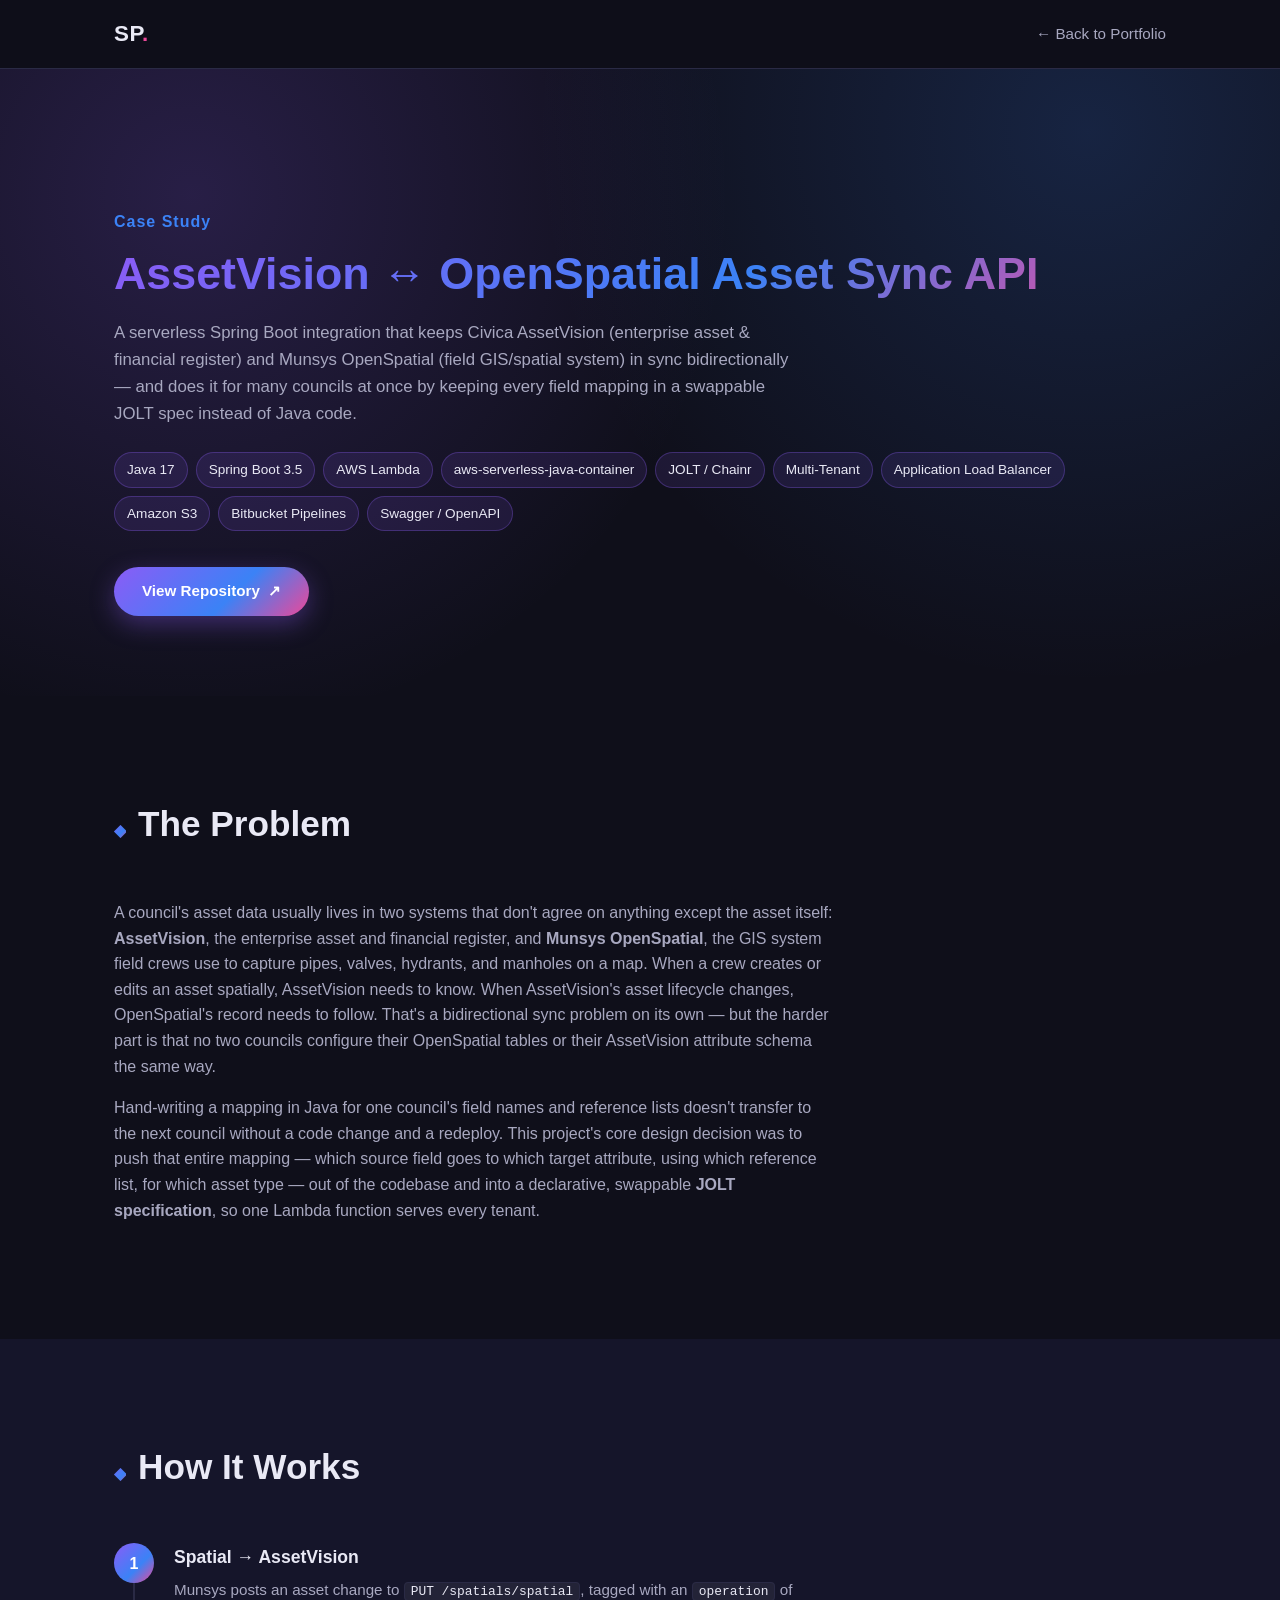
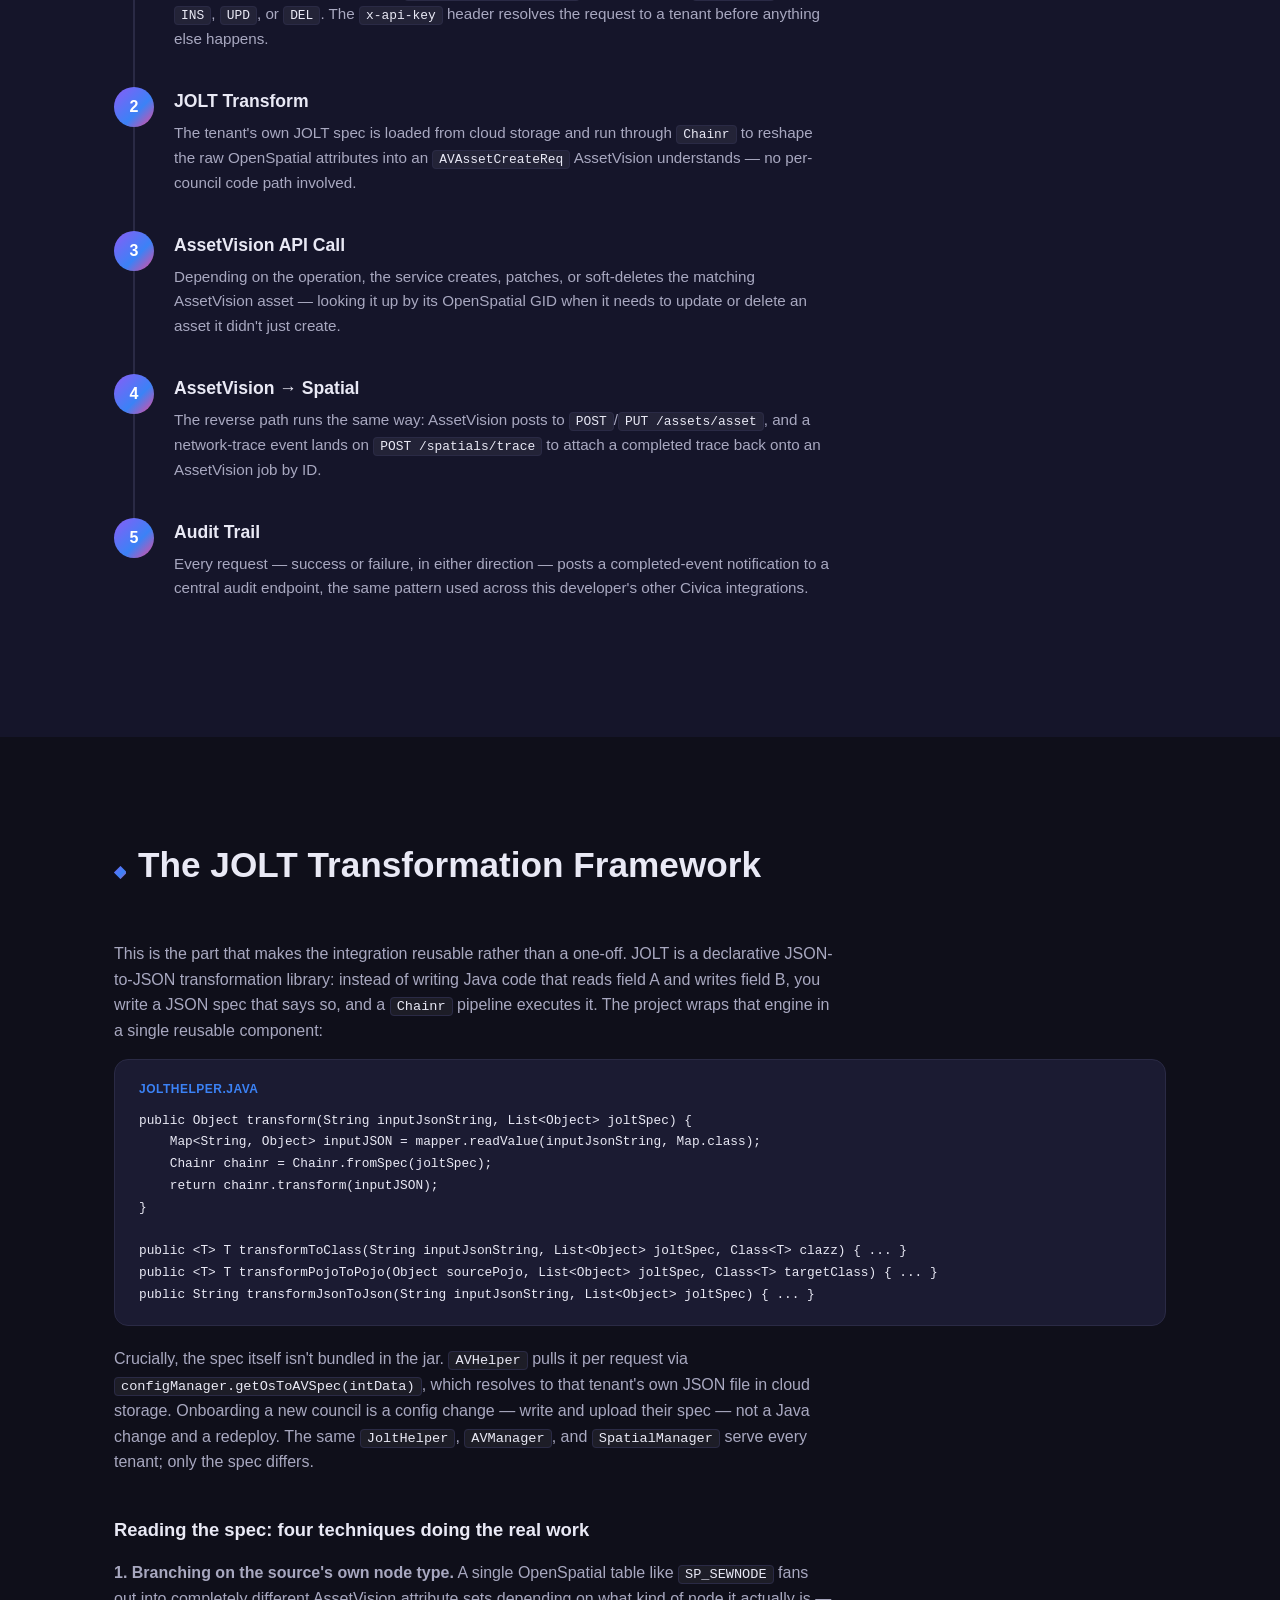
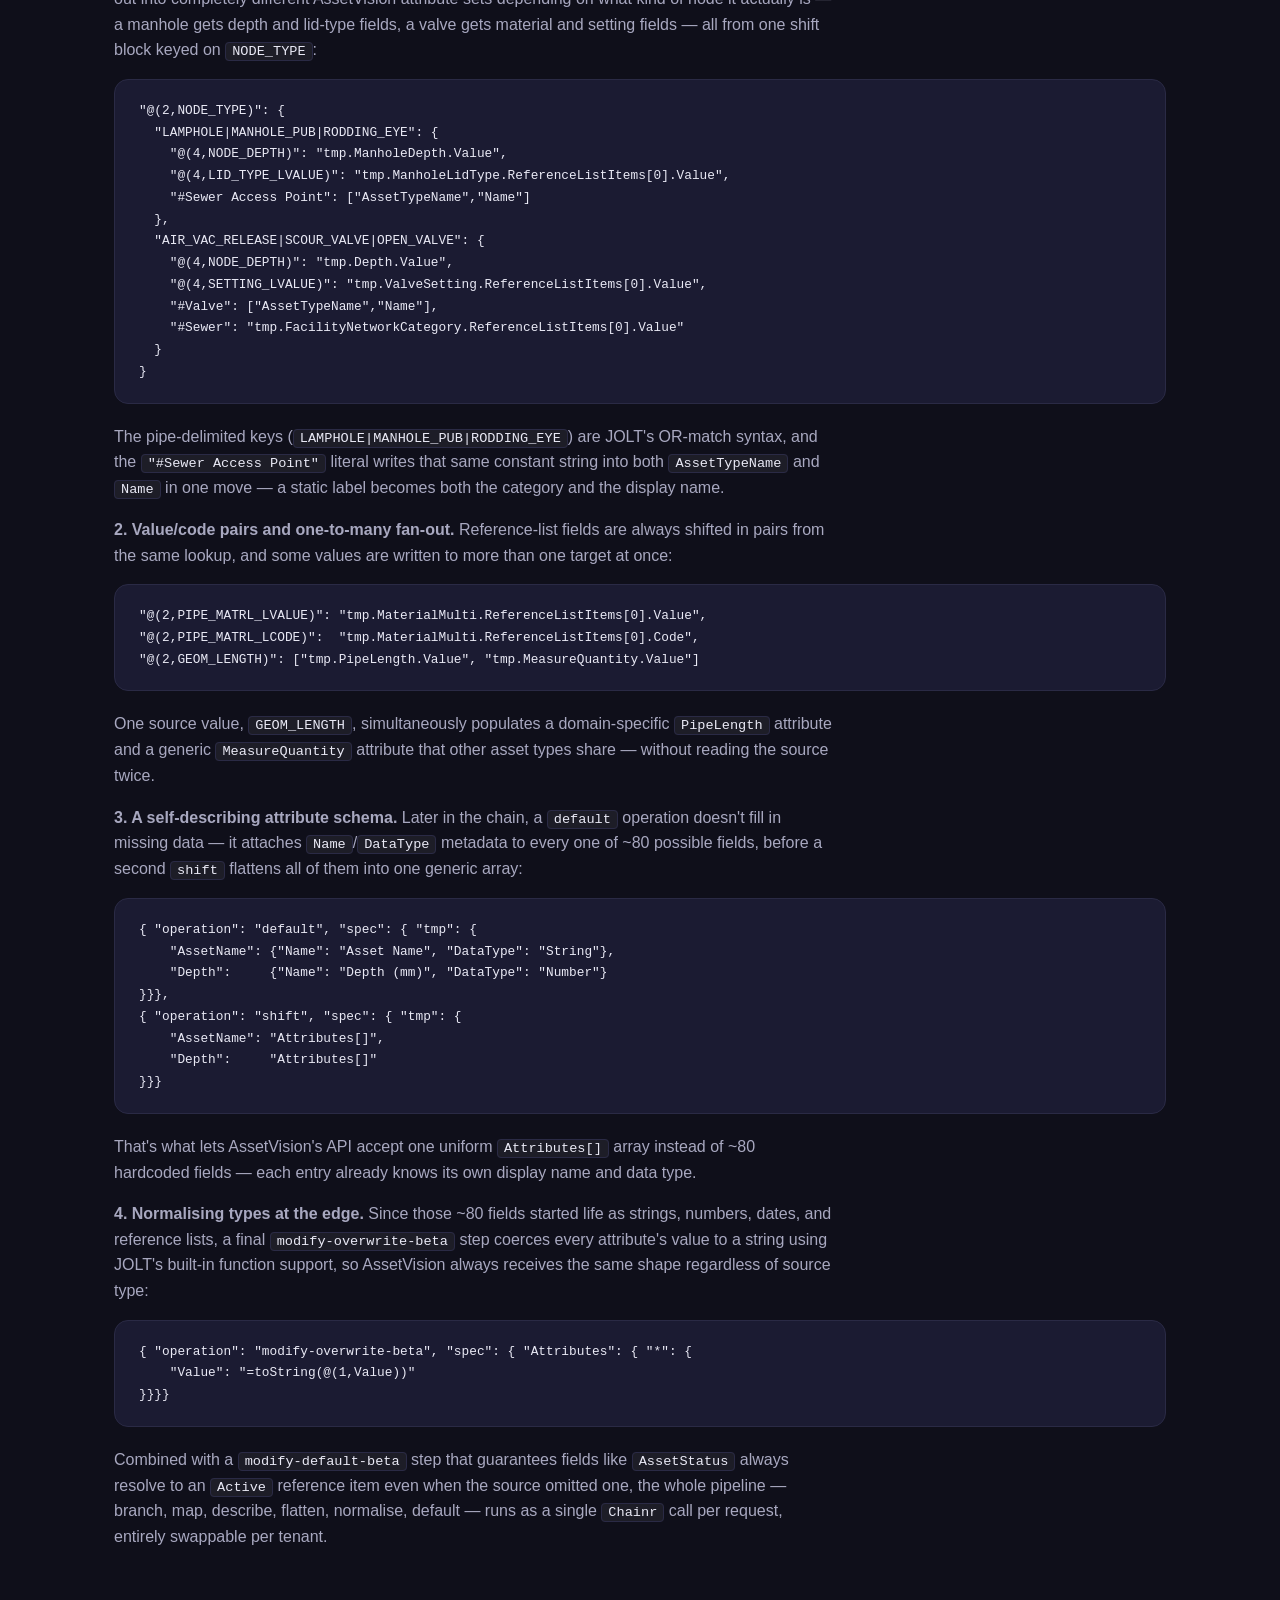
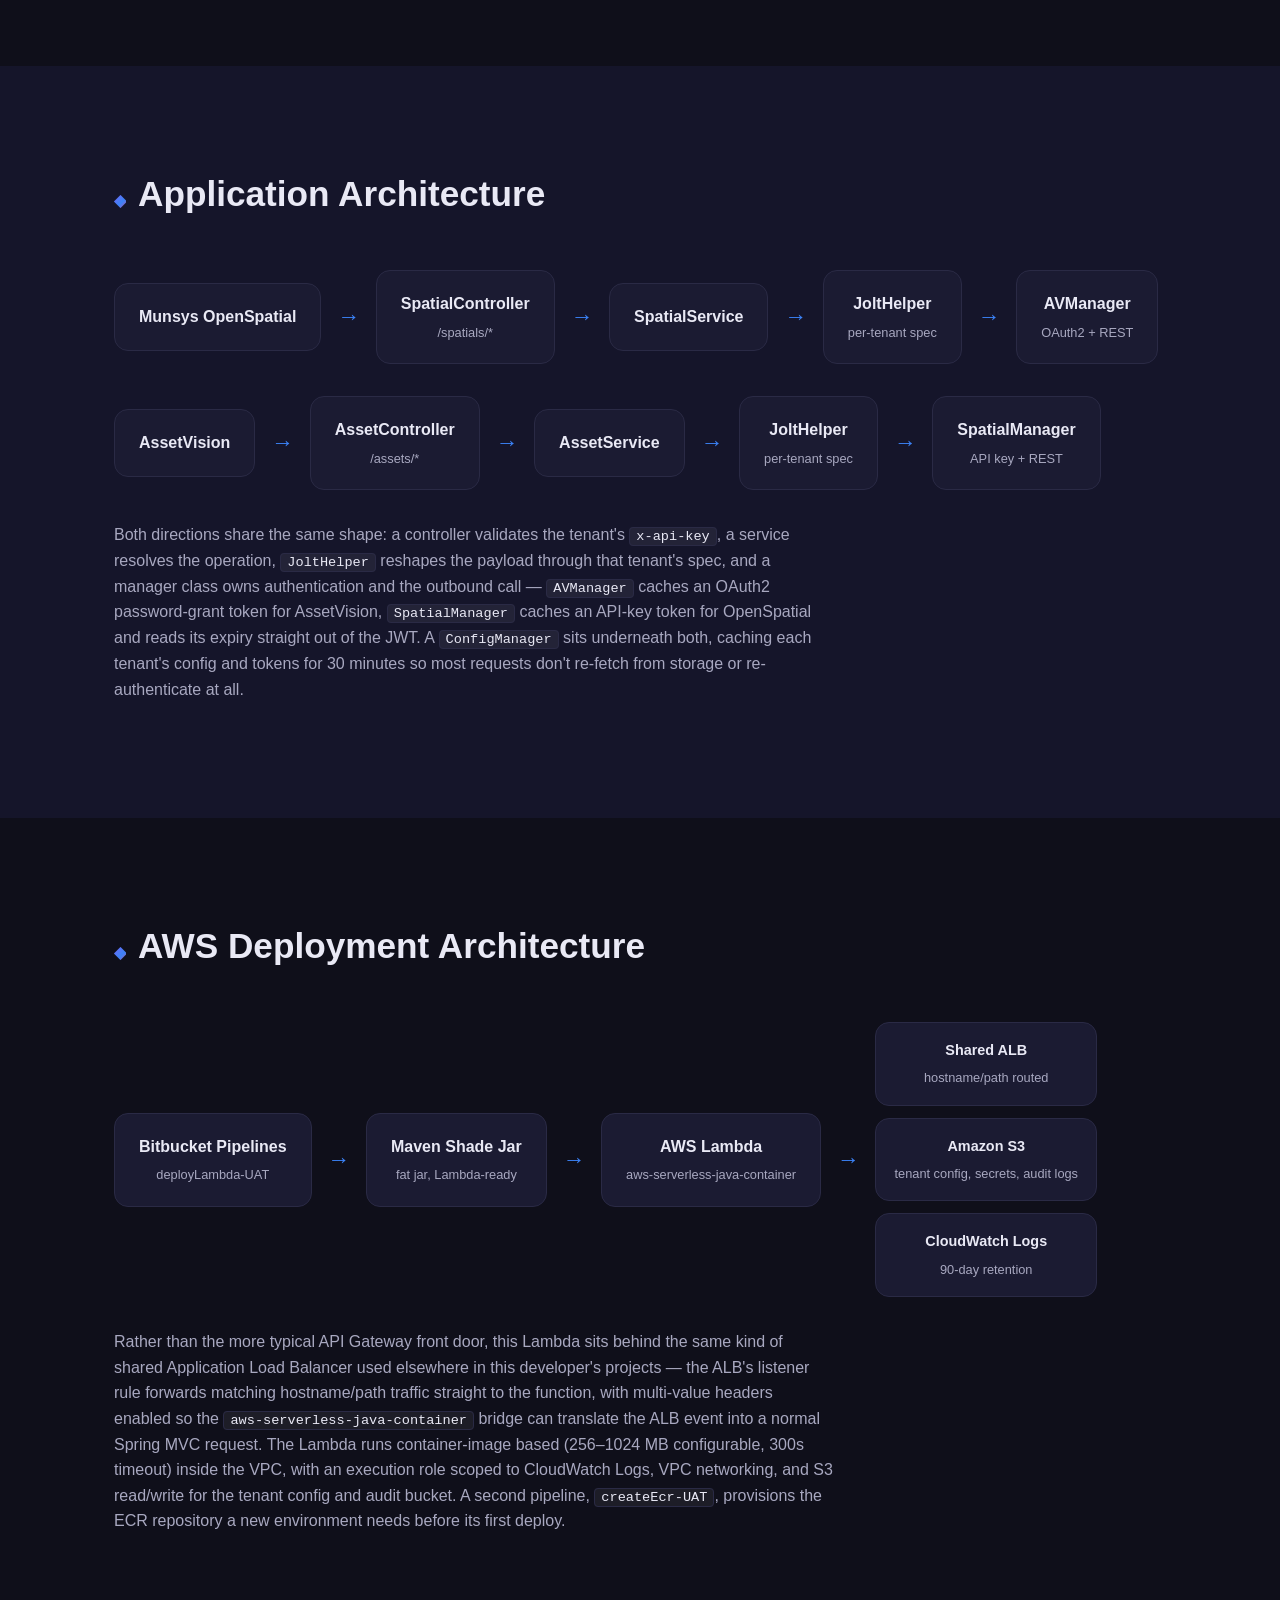
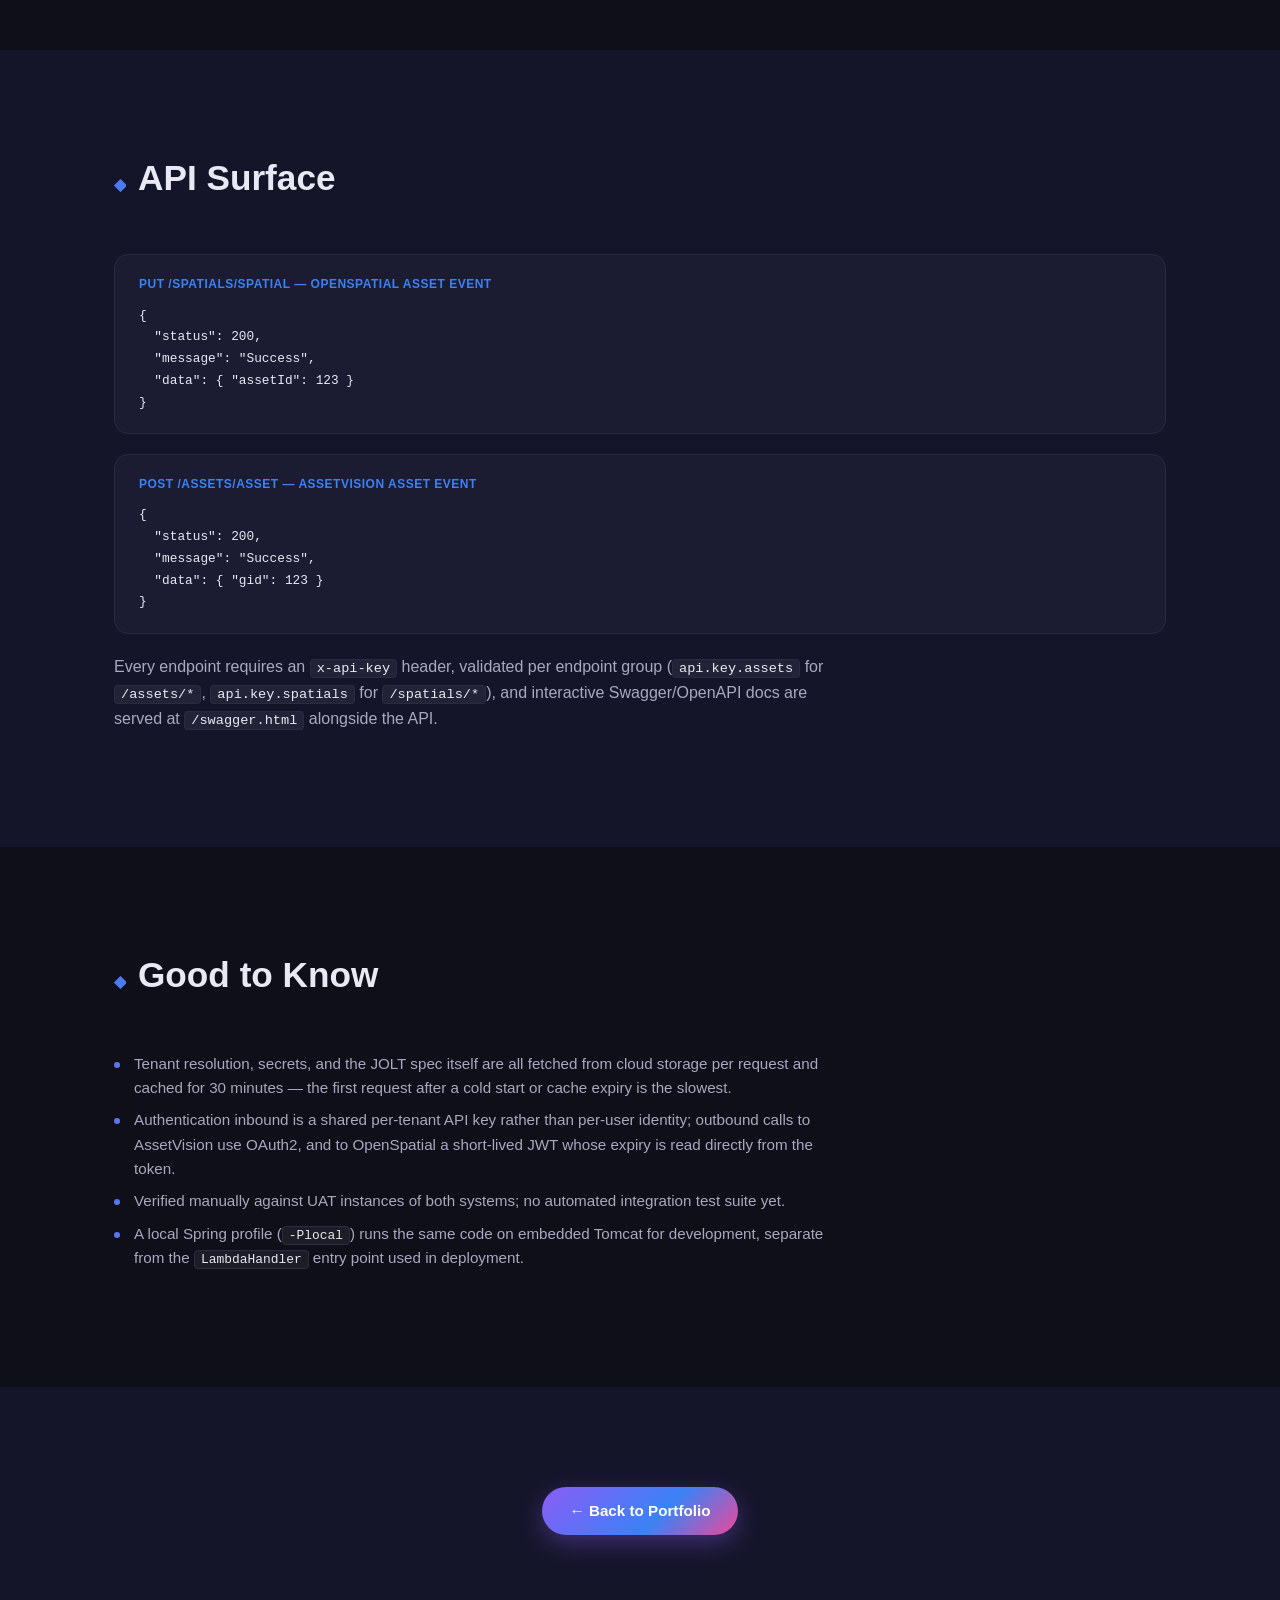
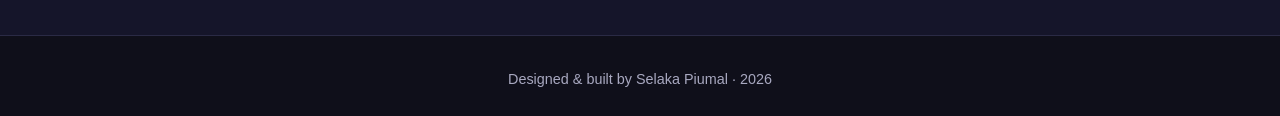
==== projects/assetvision-openspatial.html @ 3db89781 "changes" ====
<!DOCTYPE html>
<html lang="en">
<head>
  <meta charset="UTF-8">
  <meta name="viewport" content="width=device-width, initial-scale=1.0">
  <title>AssetVision &harr; OpenSpatial Asset Sync API — Selaka Piumal</title>
  <meta name="description" content="Case study: a serverless Spring Boot integration that keeps Civica AssetVision and Munsys OpenSpatial in sync bidirectionally, using a per-tenant JOLT transformation spec as the reusability layer.">
  <link rel="stylesheet" href="../style.css">
</head>
<body>

  <header class="navbar">
    <div class="container navbar__inner">
      <a href="../index.html" class="navbar__brand">SP<span>.</span></a>
      <nav class="navbar__nav">
        <a href="../index.html#projects">&larr; Back to Portfolio</a>
      </nav>
    </div>
  </header>

  <main>
    <section class="project-hero">
      <div class="container">
        <p class="hero__eyebrow">Case Study</p>
        <h1 class="project-hero__title">AssetVision &harr; OpenSpatial Asset Sync API</h1>
        <p class="project-hero__subtitle">
          A serverless Spring Boot integration that keeps Civica AssetVision (enterprise
          asset &amp; financial register) and Munsys OpenSpatial (field GIS/spatial system)
          in sync bidirectionally &mdash; and does it for many councils at once by keeping
          every field mapping in a swappable JOLT spec instead of Java code.
        </p>
        <ul class="tag-list">
          <li>Java 17</li><li>Spring Boot 3.5</li><li>AWS Lambda</li>
          <li>aws-serverless-java-container</li><li>JOLT / Chainr</li><li>Multi-Tenant</li>
          <li>Application Load Balancer</li><li>Amazon S3</li><li>Bitbucket Pipelines</li>
          <li>Swagger / OpenAPI</li>
        </ul>
        <div class="hero__cta">
          <a href="https://github.com/selakap/assetvision-openspatial-spring-api" target="_blank" rel="noopener" class="btn btn--primary">View Repository</a>
        </div>
      </div>
    </section>

    <section class="section">
      <div class="container">
        <h2 class="section__heading"><span>&#9670;</span> The Problem</h2>
        <p class="project-copy">
          A council's asset data usually lives in two systems that don't agree on
          anything except the asset itself: <strong>AssetVision</strong>, the enterprise
          asset and financial register, and <strong>Munsys OpenSpatial</strong>, the GIS
          system field crews use to capture pipes, valves, hydrants, and manholes on a
          map. When a crew creates or edits an asset spatially, AssetVision needs to know.
          When AssetVision's asset lifecycle changes, OpenSpatial's record needs to
          follow. That's a bidirectional sync problem on its own &mdash; but the harder
          part is that no two councils configure their OpenSpatial tables or their
          AssetVision attribute schema the same way.
        </p>
        <p class="project-copy">
          Hand-writing a mapping in Java for one council's field names and reference
          lists doesn't transfer to the next council without a code change and a
          redeploy. This project's core design decision was to push that entire mapping
          &mdash; which source field goes to which target attribute, using which reference
          list, for which asset type &mdash; out of the codebase and into a declarative,
          swappable <strong>JOLT specification</strong>, so one Lambda function serves every
          tenant.
        </p>
      </div>
    </section>

    <section class="section section--alt">
      <div class="container">
        <h2 class="section__heading"><span>&#9670;</span> How It Works</h2>
        <div class="process">
          <div class="process__step">
            <div class="process__marker"><span class="circle">1</span><span class="line"></span></div>
            <div class="process__content">
              <h4>Spatial &rarr; AssetVision</h4>
              <p>Munsys posts an asset change to <code>PUT /spatials/spatial</code>, tagged with an <code>operation</code> of <code>INS</code>, <code>UPD</code>, or <code>DEL</code>. The <code>x-api-key</code> header resolves the request to a tenant before anything else happens.</p>
            </div>
          </div>
          <div class="process__step">
            <div class="process__marker"><span class="circle">2</span><span class="line"></span></div>
            <div class="process__content">
              <h4>JOLT Transform</h4>
              <p>The tenant's own JOLT spec is loaded from cloud storage and run through <code>Chainr</code> to reshape the raw OpenSpatial attributes into an <code>AVAssetCreateReq</code> AssetVision understands &mdash; no per-council code path involved.</p>
            </div>
          </div>
          <div class="process__step">
            <div class="process__marker"><span class="circle">3</span><span class="line"></span></div>
            <div class="process__content">
              <h4>AssetVision API Call</h4>
              <p>Depending on the operation, the service creates, patches, or soft-deletes the matching AssetVision asset &mdash; looking it up by its OpenSpatial GID when it needs to update or delete an asset it didn't just create.</p>
            </div>
          </div>
          <div class="process__step">
            <div class="process__marker"><span class="circle">4</span><span class="line"></span></div>
            <div class="process__content">
              <h4>AssetVision &rarr; Spatial</h4>
              <p>The reverse path runs the same way: AssetVision posts to <code>POST</code>/<code>PUT /assets/asset</code>, and a network-trace event lands on <code>POST /spatials/trace</code> to attach a completed trace back onto an AssetVision job by ID.</p>
            </div>
          </div>
          <div class="process__step">
            <div class="process__marker"><span class="circle">5</span></div>
            <div class="process__content">
              <h4>Audit Trail</h4>
              <p>Every request &mdash; success or failure, in either direction &mdash; posts a completed-event notification to a central audit endpoint, the same pattern used across this developer's other Civica integrations.</p>
            </div>
          </div>
        </div>
      </div>
    </section>

    <section class="section">
      <div class="container">
        <h2 class="section__heading"><span>&#9670;</span> The JOLT Transformation Framework</h2>
        <p class="project-copy">
          This is the part that makes the integration reusable rather than a one-off.
          <a href="https://github.com/bazaarvoice/jolt" target="_blank" rel="noopener">JOLT</a>
          is a declarative JSON-to-JSON transformation library: instead of writing Java
          code that reads field A and writes field B, you write a JSON spec that says so,
          and a <code>Chainr</code> pipeline executes it. The project wraps that engine in a
          single reusable component:
        </p>
        <div class="code-block">
          <span class="code-block__label">JoltHelper.java</span>
          <pre>public Object transform(String inputJsonString, List&lt;Object&gt; joltSpec) {
    Map&lt;String, Object&gt; inputJSON = mapper.readValue(inputJsonString, Map.class);
    Chainr chainr = Chainr.fromSpec(joltSpec);
    return chainr.transform(inputJSON);
}

public &lt;T&gt; T transformToClass(String inputJsonString, List&lt;Object&gt; joltSpec, Class&lt;T&gt; clazz) { ... }
public &lt;T&gt; T transformPojoToPojo(Object sourcePojo, List&lt;Object&gt; joltSpec, Class&lt;T&gt; targetClass) { ... }
public String transformJsonToJson(String inputJsonString, List&lt;Object&gt; joltSpec) { ... }</pre>
        </div>
        <p class="project-copy">
          Crucially, the spec itself isn't bundled in the jar. <code>AVHelper</code> pulls it
          per request via <code>configManager.getOsToAVSpec(intData)</code>, which resolves
          to that tenant's own JSON file in cloud storage. Onboarding a new council is a
          config change &mdash; write and upload their spec &mdash; not a Java change and a
          redeploy. The same <code>JoltHelper</code>, <code>AVManager</code>, and
          <code>SpatialManager</code> serve every tenant; only the spec differs.
        </p>

        <h3 style="margin: 40px 0 16px; font-size:1.15rem;">Reading the spec: four techniques doing the real work</h3>

        <p class="project-copy"><strong>1. Branching on the source's own node type.</strong> A single OpenSpatial table like <code>SP_SEWNODE</code> fans out into completely different AssetVision attribute sets depending on what kind of node it actually is &mdash; a manhole gets depth and lid-type fields, a valve gets material and setting fields &mdash; all from one shift block keyed on <code>NODE_TYPE</code>:</p>
        <div class="code-block">
          <pre>"@(2,NODE_TYPE)": {
  "LAMPHOLE|MANHOLE_PUB|RODDING_EYE": {
    "@(4,NODE_DEPTH)": "tmp.ManholeDepth.Value",
    "@(4,LID_TYPE_LVALUE)": "tmp.ManholeLidType.ReferenceListItems[0].Value",
    "#Sewer Access Point": ["AssetTypeName","Name"]
  },
  "AIR_VAC_RELEASE|SCOUR_VALVE|OPEN_VALVE": {
    "@(4,NODE_DEPTH)": "tmp.Depth.Value",
    "@(4,SETTING_LVALUE)": "tmp.ValveSetting.ReferenceListItems[0].Value",
    "#Valve": ["AssetTypeName","Name"],
    "#Sewer": "tmp.FacilityNetworkCategory.ReferenceListItems[0].Value"
  }
}</pre>
        </div>
        <p class="project-copy">
          The pipe-delimited keys (<code>LAMPHOLE|MANHOLE_PUB|RODDING_EYE</code>) are JOLT's
          OR-match syntax, and the <code>"#Sewer Access Point"</code> literal writes that
          same constant string into both <code>AssetTypeName</code> and <code>Name</code> in
          one move &mdash; a static label becomes both the category and the display name.
        </p>

        <p class="project-copy"><strong>2. Value/code pairs and one-to-many fan-out.</strong> Reference-list fields are always shifted in pairs from the same lookup, and some values are written to more than one target at once:</p>
        <div class="code-block">
          <pre>"@(2,PIPE_MATRL_LVALUE)": "tmp.MaterialMulti.ReferenceListItems[0].Value",
"@(2,PIPE_MATRL_LCODE)":  "tmp.MaterialMulti.ReferenceListItems[0].Code",
"@(2,GEOM_LENGTH)": ["tmp.PipeLength.Value", "tmp.MeasureQuantity.Value"]</pre>
        </div>
        <p class="project-copy">
          One source value, <code>GEOM_LENGTH</code>, simultaneously populates a
          domain-specific <code>PipeLength</code> attribute and a generic
          <code>MeasureQuantity</code> attribute that other asset types share &mdash; without
          reading the source twice.
        </p>

        <p class="project-copy"><strong>3. A self-describing attribute schema.</strong> Later in the chain, a <code>default</code> operation doesn't fill in missing data &mdash; it attaches <code>Name</code>/<code>DataType</code> metadata to every one of ~80 possible fields, before a second <code>shift</code> flattens all of them into one generic array:</p>
        <div class="code-block">
          <pre>{ "operation": "default", "spec": { "tmp": {
    "AssetName": {"Name": "Asset Name", "DataType": "String"},
    "Depth":     {"Name": "Depth (mm)", "DataType": "Number"}
}}},
{ "operation": "shift", "spec": { "tmp": {
    "AssetName": "Attributes[]",
    "Depth":     "Attributes[]"
}}}</pre>
        </div>
        <p class="project-copy">
          That's what lets AssetVision's API accept one uniform <code>Attributes[]</code>
          array instead of ~80 hardcoded fields &mdash; each entry already knows its own
          display name and data type.
        </p>

        <p class="project-copy"><strong>4. Normalising types at the edge.</strong> Since those ~80 fields started life as strings, numbers, dates, and reference lists, a final <code>modify-overwrite-beta</code> step coerces every attribute's value to a string using JOLT's built-in function support, so AssetVision always receives the same shape regardless of source type:</p>
        <div class="code-block">
          <pre>{ "operation": "modify-overwrite-beta", "spec": { "Attributes": { "*": {
    "Value": "=toString(@(1,Value))"
}}}}</pre>
        </div>
        <p class="project-copy">
          Combined with a <code>modify-default-beta</code> step that guarantees fields like
          <code>AssetStatus</code> always resolve to an <code>Active</code> reference item even
          when the source omitted one, the whole pipeline &mdash; branch, map, describe,
          flatten, normalise, default &mdash; runs as a single <code>Chainr</code> call per
          request, entirely swappable per tenant.
        </p>
      </div>
    </section>

    <section class="section section--alt">
      <div class="container">
        <h2 class="section__heading"><span>&#9670;</span> Application Architecture</h2>
        <div class="arch-diagram">
          <div class="arch-box">Munsys OpenSpatial</div>
          <div class="arch-arrow">&rarr;</div>
          <div class="arch-box">SpatialController<br><small>/spatials/*</small></div>
          <div class="arch-arrow">&rarr;</div>
          <div class="arch-box">SpatialService</div>
          <div class="arch-arrow">&rarr;</div>
          <div class="arch-box">JoltHelper<br><small>per-tenant spec</small></div>
          <div class="arch-arrow">&rarr;</div>
          <div class="arch-box">AVManager<br><small>OAuth2 + REST</small></div>
        </div>
        <div class="arch-diagram" style="margin-top:20px;">
          <div class="arch-box">AssetVision</div>
          <div class="arch-arrow">&rarr;</div>
          <div class="arch-box">AssetController<br><small>/assets/*</small></div>
          <div class="arch-arrow">&rarr;</div>
          <div class="arch-box">AssetService</div>
          <div class="arch-arrow">&rarr;</div>
          <div class="arch-box">JoltHelper<br><small>per-tenant spec</small></div>
          <div class="arch-arrow">&rarr;</div>
          <div class="arch-box">SpatialManager<br><small>API key + REST</small></div>
        </div>
        <p class="project-copy" style="margin-top:20px;">
          Both directions share the same shape: a controller validates the tenant's
          <code>x-api-key</code>, a service resolves the operation, <code>JoltHelper</code>
          reshapes the payload through that tenant's spec, and a manager class owns
          authentication and the outbound call &mdash; <code>AVManager</code> caches an OAuth2
          password-grant token for AssetVision, <code>SpatialManager</code> caches an API-key
          token for OpenSpatial and reads its expiry straight out of the JWT. A
          <code>ConfigManager</code> sits underneath both, caching each tenant's config and
          tokens for 30 minutes so most requests don't re-fetch from storage or
          re-authenticate at all.
        </p>
      </div>
    </section>

    <section class="section">
      <div class="container">
        <h2 class="section__heading"><span>&#9670;</span> AWS Deployment Architecture</h2>
        <div class="arch-diagram">
          <div class="arch-box">Bitbucket Pipelines<br><small>deployLambda-UAT</small></div>
          <div class="arch-arrow">&rarr;</div>
          <div class="arch-box">Maven Shade Jar<br><small>fat jar, Lambda-ready</small></div>
          <div class="arch-arrow">&rarr;</div>
          <div class="arch-box">AWS Lambda<br><small>aws-serverless-java-container</small></div>
          <div class="arch-arrow">&rarr;</div>
          <div class="arch-branches">
            <div class="arch-box arch-box--small">Shared ALB<br><small>hostname/path routed</small></div>
            <div class="arch-box arch-box--small">Amazon S3<br><small>tenant config, secrets, audit logs</small></div>
            <div class="arch-box arch-box--small">CloudWatch Logs<br><small>90-day retention</small></div>
          </div>
        </div>
        <p class="project-copy">
          Rather than the more typical API Gateway front door, this Lambda sits behind
          the same kind of shared Application Load Balancer used elsewhere in this
          developer's projects &mdash; the ALB's listener rule forwards matching
          hostname/path traffic straight to the function, with multi-value headers
          enabled so the <code>aws-serverless-java-container</code> bridge can translate
          the ALB event into a normal Spring MVC request. The Lambda runs container-image
          based (256&ndash;1024&nbsp;MB configurable, 300s timeout) inside the VPC, with an
          execution role scoped to CloudWatch Logs, VPC networking, and S3 read/write for
          the tenant config and audit bucket. A second pipeline, <code>createEcr-UAT</code>,
          provisions the ECR repository a new environment needs before its first deploy.
        </p>
      </div>
    </section>

    <section class="section section--alt">
      <div class="container">
        <h2 class="section__heading"><span>&#9670;</span> API Surface</h2>
        <div class="code-block">
          <span class="code-block__label">PUT /spatials/spatial &mdash; OpenSpatial asset event</span>
          <pre>{
  "status": 200,
  "message": "Success",
  "data": { "assetId": 123 }
}</pre>
        </div>
        <div class="code-block">
          <span class="code-block__label">POST /assets/asset &mdash; AssetVision asset event</span>
          <pre>{
  "status": 200,
  "message": "Success",
  "data": { "gid": 123 }
}</pre>
        </div>
        <p class="project-copy">
          Every endpoint requires an <code>x-api-key</code> header, validated per endpoint
          group (<code>api.key.assets</code> for <code>/assets/*</code>,
          <code>api.key.spatials</code> for <code>/spatials/*</code>), and interactive
          Swagger/OpenAPI docs are served at <code>/swagger.html</code> alongside the API.
        </p>
      </div>
    </section>

    <section class="section">
      <div class="container">
        <h2 class="section__heading"><span>&#9670;</span> Good to Know</h2>
        <ul class="timeline__bullets project-copy">
          <li>Tenant resolution, secrets, and the JOLT spec itself are all fetched from cloud storage per request and cached for 30 minutes &mdash; the first request after a cold start or cache expiry is the slowest.</li>
          <li>Authentication inbound is a shared per-tenant API key rather than per-user identity; outbound calls to AssetVision use OAuth2, and to OpenSpatial a short-lived JWT whose expiry is read directly from the token.</li>
          <li>Verified manually against UAT instances of both systems; no automated integration test suite yet.</li>
          <li>A local Spring profile (<code>-Plocal</code>) runs the same code on embedded Tomcat for development, separate from the <code>LambdaHandler</code> entry point used in deployment.</li>
        </ul>
      </div>
    </section>

    <section class="section section--contact">
      <div class="container contact__inner">
        <a href="../index.html#projects" class="btn btn--primary btn--back">&larr; Back to Portfolio</a>
      </div>
    </section>
  </main>

  <footer class="footer">
    <div class="container">
      <p>Designed &amp; built by Selaka Piumal &middot; <span id="year"></span></p>
    </div>
  </footer>

  <script src="../script.js"></script>
</body>
</html>
---- style.css ----
/* ---------- Reset & Base ---------- */
* {
  box-sizing: border-box;
  margin: 0;
  padding: 0;
}

:root {
  --bg: #0f0f1a;
  --bg-alt: #15152a;
  --text: #e9e9f5;
  --text-muted: #a8a8c0;
  --accent-1: #8b5cf6;
  --accent-2: #3b82f6;
  --accent-3: #ec4899;
  --gradient: linear-gradient(135deg, var(--accent-1), var(--accent-2) 60%, var(--accent-3));
  --card-bg: #1b1b32;
  --card-border: #2a2a45;
  --radius: 14px;
  --max-width: 1100px;
  --font: -apple-system, BlinkMacSystemFont, "Segoe UI", Roboto, Helvetica, Arial, sans-serif;
}

html {
  scroll-behavior: smooth;
}

body {
  font-family: var(--font);
  background: var(--bg);
  color: var(--text);
  line-height: 1.6;
  overflow-x: hidden;
}

.container {
  max-width: var(--max-width);
  margin: 0 auto;
  padding: 0 24px;
}

a {
  color: inherit;
  text-decoration: none;
}

ul {
  list-style: none;
}

img {
  max-width: 100%;
  display: block;
}

/* ---------- Navbar ---------- */
.navbar {
  position: sticky;
  top: 0;
  z-index: 100;
  background: rgba(15, 15, 26, 0.85);
  backdrop-filter: blur(10px);
  border-bottom: 1px solid var(--card-border);
}

.navbar__inner {
  display: flex;
  align-items: center;
  justify-content: space-between;
  height: 68px;
}

.navbar__brand {
  font-size: 1.4rem;
  font-weight: 800;
  letter-spacing: 0.5px;
}

.navbar__brand span {
  color: var(--accent-3);
}

.navbar__nav {
  display: flex;
  gap: 24px;
}

.navbar__nav a {
  font-size: 0.95rem;
  font-weight: 500;
  color: var(--text-muted);
  transition: color 0.2s ease;
  position: relative;
}

.navbar__nav a:hover {
  color: var(--text);
}

.navbar__toggle {
  display: none;
  flex-direction: column;
  justify-content: center;
  gap: 5px;
  width: 32px;
  height: 32px;
  background: none;
  border: none;
  cursor: pointer;
}

.navbar__toggle span {
  display: block;
  height: 2px;
  width: 100%;
  background: var(--text);
  border-radius: 2px;
  transition: transform 0.25s ease, opacity 0.25s ease;
}

/* ---------- Buttons ---------- */
.btn {
  display: inline-flex;
  align-items: center;
  gap: 8px;
  padding: 12px 28px;
  border-radius: 999px;
  font-weight: 600;
  font-size: 0.95rem;
  transition: transform 0.2s ease, box-shadow 0.2s ease, opacity 0.2s ease;
}

.btn::after {
  content: "\2192";
  transition: transform 0.2s ease;
}

.btn[target="_blank"]::after {
  content: "\2197";
}

.btn:hover::after {
  transform: translateX(4px);
}

.btn--back::after {
  content: none;
}

.btn--primary {
  background: var(--gradient);
  color: #fff;
  box-shadow: 0 8px 24px rgba(139, 92, 246, 0.35);
}

.btn--primary:hover {
  transform: translateY(-2px);
  box-shadow: 0 12px 32px rgba(139, 92, 246, 0.5);
}

.btn--ghost {
  border: 1px solid var(--card-border);
  color: var(--text);
}

.btn--ghost:hover {
  border-color: var(--accent-2);
  color: var(--accent-2);
}

.btn--large {
  padding: 16px 40px;
  font-size: 1.05rem;
}

/* ---------- Hero ---------- */
.hero {
  position: relative;
  min-height: 92vh;
  display: flex;
  align-items: center;
  padding: 80px 0;
}

.hero::before {
  content: "";
  position: absolute;
  inset: 0;
  background:
    radial-gradient(circle at 15% 20%, rgba(139, 92, 246, 0.25), transparent 45%),
    radial-gradient(circle at 85% 30%, rgba(59, 130, 246, 0.2), transparent 45%),
    radial-gradient(circle at 50% 90%, rgba(236, 72, 153, 0.15), transparent 50%);
  z-index: -1;
}

.hero__eyebrow {
  color: var(--accent-2);
  font-weight: 600;
  margin-bottom: 12px;
  letter-spacing: 1px;
}

.hero__name {
  font-size: clamp(2.5rem, 7vw, 4.5rem);
  font-weight: 800;
  background: var(--gradient);
  -webkit-background-clip: text;
  background-clip: text;
  color: transparent;
  line-height: 1.1;
}

.hero__title {
  font-size: clamp(1.3rem, 3vw, 2rem);
  color: var(--text-muted);
  font-weight: 600;
  margin-top: 8px;
}

.hero__tagline {
  max-width: 560px;
  margin-top: 24px;
  color: var(--text-muted);
  font-size: 1.05rem;
}

.hero__tagline em {
  color: var(--accent-3);
  font-style: normal;
}

.hero__cta {
  display: flex;
  flex-wrap: wrap;
  gap: 16px;
  margin-top: 36px;
}

.hero__socials {
  display: flex;
  gap: 24px;
  margin-top: 40px;
}

.hero__socials a {
  color: var(--text-muted);
  font-weight: 600;
  font-size: 0.9rem;
  border-bottom: 1px solid transparent;
  transition: color 0.2s ease, border-color 0.2s ease;
}

.hero__socials a:hover {
  color: var(--accent-2);
  border-color: var(--accent-2);
}

/* ---------- Sections ---------- */
.section {
  padding: 100px 0;
}

.section--alt {
  background: var(--bg-alt);
}

.section__heading {
  font-size: clamp(1.6rem, 3vw, 2.2rem);
  font-weight: 800;
  margin-bottom: 48px;
  display: flex;
  align-items: baseline;
  gap: 12px;
}

.section__heading span {
  background: var(--gradient);
  -webkit-background-clip: text;
  background-clip: text;
  color: transparent;
  font-size: 1rem;
  font-weight: 700;
}

.section__heading--center {
  justify-content: center;
}

/* ---------- About ---------- */
.about__grid {
  display: grid;
  grid-template-columns: 2fr 1fr;
  gap: 48px;
}

.about__text p {
  color: var(--text-muted);
  margin-bottom: 16px;
}

.about__facts ul li {
  padding: 10px 0;
  border-bottom: 1px solid var(--card-border);
  color: var(--text-muted);
}

.about__facts strong {
  color: var(--text);
  margin-right: 6px;
}

.about__facts a {
  color: var(--accent-2);
  font-weight: 600;
}

/* ---------- Skills ---------- */
.skills__grid {
  display: grid;
  grid-template-columns: repeat(auto-fit, minmax(220px, 1fr));
  gap: 24px;
}

.skill-card {
  background: var(--card-bg);
  border: 1px solid var(--card-border);
  border-radius: var(--radius);
  padding: 28px;
  transition: transform 0.25s ease, border-color 0.25s ease;
}

.skill-card:hover {
  transform: translateY(-4px);
  border-color: var(--accent-2);
}

.skill-card h3 {
  font-size: 1.05rem;
  margin-bottom: 16px;
  background: var(--gradient);
  -webkit-background-clip: text;
  background-clip: text;
  color: transparent;
  display: inline-block;
}

.tag-list {
  display: flex;
  flex-wrap: wrap;
  gap: 8px;
}

.tag-list li {
  background: rgba(139, 92, 246, 0.12);
  border: 1px solid rgba(139, 92, 246, 0.3);
  color: var(--text);
  font-size: 0.85rem;
  padding: 6px 12px;
  border-radius: 999px;
}

.tag-list--muted li {
  background: rgba(255, 255, 255, 0.04);
  border-color: var(--card-border);
  color: var(--text-muted);
}

/* ---------- Project Detail Page ---------- */
.project-hero {
  padding: 140px 0 80px;
  position: relative;
}

.project-hero::before {
  content: "";
  position: absolute;
  inset: 0;
  background:
    radial-gradient(circle at 15% 20%, rgba(139, 92, 246, 0.2), transparent 45%),
    radial-gradient(circle at 85% 10%, rgba(59, 130, 246, 0.18), transparent 45%);
  z-index: -1;
}

.project-hero__title {
  font-size: clamp(1.8rem, 4vw, 2.8rem);
  font-weight: 800;
  background: var(--gradient);
  -webkit-background-clip: text;
  background-clip: text;
  color: transparent;
  margin: 8px 0 20px;
  line-height: 1.2;
}

.project-hero__subtitle {
  max-width: 680px;
  color: var(--text-muted);
  font-size: 1.05rem;
  margin-bottom: 24px;
}

.project-hero .tag-list {
  margin-bottom: 32px;
}

.project-copy {
  color: var(--text-muted);
  max-width: 720px;
  margin-bottom: 16px;
}

.project-copy code,
.process__content code {
  background: rgba(255, 255, 255, 0.06);
  border: 1px solid var(--card-border);
  border-radius: 4px;
  padding: 1px 6px;
  font-family: "SF Mono", Consolas, monospace;
  font-size: 0.85em;
  color: var(--text);
}

/* ---------- Process Flow ---------- */
.process {
  max-width: 720px;
}

.process__step {
  display: grid;
  grid-template-columns: 40px 1fr;
  gap: 20px;
}

.process__marker {
  position: relative;
}

.process__marker .circle {
  width: 40px;
  height: 40px;
  border-radius: 50%;
  background: var(--gradient);
  color: #fff;
  display: flex;
  align-items: center;
  justify-content: center;
  font-weight: 700;
  position: relative;
  z-index: 1;
}

.process__marker .line {
  position: absolute;
  top: 40px;
  left: 50%;
  transform: translateX(-50%);
  width: 2px;
  bottom: -36px;
  background: var(--card-border);
}

.process__content {
  padding-bottom: 36px;
}

.process__content h4 {
  font-size: 1.1rem;
  margin-bottom: 6px;
}

.process__content p {
  color: var(--text-muted);
  font-size: 0.95rem;
}

/* ---------- Architecture Diagram ---------- */
.arch-diagram {
  display: flex;
  flex-wrap: wrap;
  align-items: center;
  gap: 16px;
  margin-bottom: 32px;
}

.arch-box {
  background: var(--card-bg);
  border: 1px solid var(--card-border);
  border-radius: var(--radius);
  padding: 20px 24px;
  font-weight: 700;
  text-align: center;
}

.arch-box small {
  display: block;
  color: var(--text-muted);
  font-weight: 400;
  font-size: 0.8rem;
  margin-top: 6px;
}

.arch-box--small {
  padding: 16px 18px;
  font-size: 0.9rem;
}

.arch-arrow {
  font-size: 1.4rem;
  color: var(--accent-2);
}

.arch-branches {
  display: flex;
  flex-direction: column;
  gap: 12px;
}

/* ---------- Mockup Screens ---------- */
.mockup {
  background: var(--card-bg);
  border: 1px solid var(--card-border);
  border-radius: var(--radius);
  overflow: hidden;
  margin-bottom: 32px;
}

.mockup__bar {
  display: flex;
  gap: 6px;
  padding: 14px 18px;
  background: rgba(255, 255, 255, 0.03);
  border-bottom: 1px solid var(--card-border);
}

.mockup__dot {
  width: 10px;
  height: 10px;
  border-radius: 50%;
  background: var(--card-border);
}

.mockup__body {
  padding: 28px;
}

.mockup__tabs {
  display: flex;
  flex-wrap: wrap;
  gap: 8px;
  margin-bottom: 24px;
}

.mockup__tab {
  padding: 8px 16px;
  border-radius: 8px;
  font-size: 0.85rem;
  font-weight: 600;
  color: var(--text-muted);
  background: rgba(255, 255, 255, 0.03);
}

.mockup__tab--active {
  background: var(--gradient);
  color: #fff;
}

.mockup__field {
  margin-bottom: 16px;
}

.mockup__field label {
  display: block;
  font-size: 0.8rem;
  color: var(--text-muted);
  margin-bottom: 6px;
}

.mockup__input {
  background: rgba(255, 255, 255, 0.03);
  border: 1px solid var(--card-border);
  border-radius: 8px;
  padding: 10px 14px;
  font-size: 0.85rem;
  color: var(--text);
  overflow-wrap: break-word;
}

.mockup__badge {
  display: inline-block;
  font-size: 0.75rem;
  font-weight: 700;
  padding: 4px 10px;
  border-radius: 999px;
}

.mockup__badge--success {
  background: rgba(34, 197, 94, 0.15);
  color: #4ade80;
}

.mockup__button {
  display: inline-block;
  padding: 10px 20px;
  border-radius: 8px;
  background: var(--gradient);
  color: #fff;
  font-weight: 600;
  font-size: 0.85rem;
}

.mockup__result {
  margin-top: 16px;
  background: rgba(34, 197, 94, 0.08);
  border: 1px solid rgba(34, 197, 94, 0.25);
  border-radius: 8px;
  padding: 16px;
  font-family: "SF Mono", Consolas, monospace;
  font-size: 0.8rem;
  color: #86efac;
  line-height: 1.7;
  overflow-x: auto;
}

/* ---------- Portal Mockup (Authority NAR case study) ---------- */
.portal-mock {
  background: var(--card-bg);
  border: 1px solid var(--card-border);
  border-radius: var(--radius);
  overflow: hidden;
  margin-bottom: 32px;
}

.portal-mock__header {
  background: linear-gradient(135deg, #4d2c95, #842b94);
  padding: 22px 28px;
  color: #fff;
}

.portal-mock__header h4 {
  font-size: 1.1rem;
  font-weight: 700;
}

.portal-mock__breadcrumb {
  font-size: 0.8rem;
  color: rgba(255, 255, 255, 0.75);
  margin-top: 6px;
}

.portal-mock__body {
  padding: 26px 28px;
}

.portal-mock__pills {
  display: flex;
  flex-wrap: wrap;
  gap: 10px;
  margin-bottom: 24px;
}

.portal-pill {
  background: rgba(139, 92, 246, 0.12);
  border: 1px solid rgba(139, 92, 246, 0.3);
  border-radius: 999px;
  padding: 8px 16px;
  font-size: 0.8rem;
}

.portal-pill strong {
  color: var(--text-muted);
  font-weight: 600;
  margin-right: 6px;
}

.portal-table-wrap {
  overflow-x: auto;
}

.portal-table {
  width: 100%;
  border-collapse: collapse;
  font-size: 0.85rem;
  white-space: nowrap;
}

.portal-table th {
  text-align: left;
  color: var(--text-muted);
  font-weight: 600;
  padding: 10px 14px;
  border-bottom: 1px solid var(--card-border);
}

.portal-table td {
  padding: 10px 14px;
  border-bottom: 1px solid var(--card-border);
  color: var(--text);
}

.portal-table tr:last-child td {
  border-bottom: none;
}

.portal-table a {
  color: var(--accent-2);
  font-weight: 600;
}

/* ---------- Code Block ---------- */
.code-block {
  background: var(--card-bg);
  border: 1px solid var(--card-border);
  border-radius: var(--radius);
  padding: 20px 24px;
  overflow-x: auto;
  margin-bottom: 20px;
}

.code-block pre {
  margin: 0;
  font-family: "SF Mono", Consolas, monospace;
  font-size: 0.8rem;
  line-height: 1.7;
  color: var(--text);
  white-space: pre;
}

.code-block__label {
  display: block;
  font-size: 0.75rem;
  font-weight: 700;
  letter-spacing: 0.5px;
  text-transform: uppercase;
  color: var(--accent-2);
  margin-bottom: 10px;
}

/* ---------- Video Embed ---------- */
.video-embed {
  position: relative;
  width: 100%;
  max-width: 720px;
  padding-bottom: 40.5%; /* 16:9 within max-width */
  height: 0;
  border-radius: var(--radius);
  overflow: hidden;
  border: 1px solid var(--card-border);
  background: #000;
  margin-bottom: 16px;
}

.video-embed iframe {
  position: absolute;
  inset: 0;
  width: 100%;
  height: 100%;
  border: 0;
}

/* ---------- Citation Card ---------- */
.citation-card {
  background: var(--card-bg);
  border: 1px solid var(--card-border);
  border-left: 3px solid var(--accent-2);
  border-radius: var(--radius);
  padding: 24px 28px;
  max-width: 720px;
}

.citation-card p {
  color: var(--text-muted);
  font-size: 0.95rem;
  margin-bottom: 6px;
}

.citation-card p:last-child {
  margin-bottom: 0;
}

.citation-card .citation-title {
  color: var(--text);
  font-weight: 700;
  font-size: 1.02rem;
}

/* ---------- Experience Timeline ---------- */
.timeline {
  display: flex;
  flex-direction: column;
  gap: 40px;
}

.timeline__item {
  background: var(--card-bg);
  border: 1px solid var(--card-border);
  border-left: 3px solid var(--accent-1);
  border-radius: var(--radius);
  padding: 28px 32px;
}

.timeline__header {
  display: flex;
  flex-wrap: wrap;
  align-items: baseline;
  justify-content: space-between;
  gap: 8px;
}

.timeline__header h3 {
  font-size: 1.15rem;
}

.timeline__date {
  color: var(--accent-2);
  font-weight: 600;
  font-size: 0.9rem;
  white-space: nowrap;
}

.timeline__company {
  color: var(--text-muted);
  font-weight: 600;
  margin: 4px 0 14px;
}

.timeline__desc {
  color: var(--text-muted);
  margin-bottom: 14px;
}

.timeline__bullets li {
  position: relative;
  color: var(--text-muted);
  padding-left: 20px;
  margin-bottom: 8px;
  font-size: 0.95rem;
}

.timeline__bullets li::before {
  content: "";
  position: absolute;
  left: 0;
  top: 10px;
  width: 6px;
  height: 6px;
  border-radius: 50%;
  background: var(--gradient);
}

/* ---------- Education ---------- */
.edu-grid {
  display: grid;
  grid-template-columns: repeat(auto-fit, minmax(240px, 1fr));
  gap: 24px;
}

.edu-card {
  background: var(--card-bg);
  border: 1px solid var(--card-border);
  border-radius: var(--radius);
  padding: 28px;
  transition: transform 0.25s ease, border-color 0.25s ease;
}

.edu-card:hover {
  transform: translateY(-4px);
  border-color: var(--accent-2);
}

.edu-card__year {
  display: inline-block;
  font-size: 0.8rem;
  font-weight: 700;
  color: var(--accent-3);
  margin-bottom: 10px;
}

.edu-card h3 {
  font-size: 1.05rem;
  margin-bottom: 8px;
}

.edu-card p {
  color: var(--text-muted);
  font-size: 0.9rem;
}

/* ---------- Projects ---------- */
.projects__grid {
  display: grid;
  grid-template-columns: repeat(auto-fit, minmax(280px, 1fr));
  gap: 28px;
}

.project-card {
  background: var(--card-bg);
  border: 1px solid var(--card-border);
  border-radius: var(--radius);
  padding: 28px;
  display: flex;
  flex-direction: column;
  gap: 12px;
  transition: transform 0.25s ease, box-shadow 0.25s ease, border-color 0.25s ease;
}

.project-card:hover {
  transform: translateY(-6px);
  border-color: var(--accent-1);
  box-shadow: 0 16px 40px rgba(139, 92, 246, 0.2);
}

.project-card__top {
  display: flex;
  align-items: center;
  justify-content: space-between;
}

.project-card__icon {
  font-size: 1.4rem;
  background: var(--gradient);
  -webkit-background-clip: text;
  background-clip: text;
  color: transparent;
}

.project-card__links {
  display: flex;
  gap: 14px;
}

.project-card__links a {
  font-size: 0.85rem;
  font-weight: 600;
  color: var(--text-muted);
  transition: color 0.2s ease;
}

.project-card__links a:hover {
  color: var(--accent-2);
}

.project-card h3 {
  font-size: 1.2rem;
}

.project-card p {
  color: var(--text-muted);
  font-size: 0.95rem;
  flex-grow: 1;
}

.project-card__cta {
  align-self: flex-start;
  margin-top: 8px;
}

.projects__more {
  text-align: center;
  margin-top: 32px;
}

.clients__heading {
  margin-top: 64px;
  margin-bottom: 24px;
  font-size: 1.3rem;
  font-weight: 700;
}

.clients-grid {
  display: grid;
  grid-template-columns: repeat(auto-fit, minmax(280px, 1fr));
  gap: 28px;
}

.clients-group {
  background: var(--card-bg);
  border: 1px solid var(--card-border);
  border-radius: var(--radius);
  padding: 24px 28px;
}

.clients-group h4 {
  font-size: 1rem;
  margin-bottom: 14px;
  background: var(--gradient);
  -webkit-background-clip: text;
  background-clip: text;
  color: transparent;
  display: inline-block;
}

.clients-group .tag-list {
  flex-direction: column;
  gap: 8px;
}

.clients-group .tag-list li {
  border-radius: 8px;
  width: 100%;
}

/* ---------- Contact ---------- */
.section--contact {
  background: var(--bg-alt);
  text-align: center;
}

.contact__inner {
  display: flex;
  flex-direction: column;
  align-items: center;
}

.contact__text {
  color: var(--text-muted);
  max-width: 480px;
  margin-bottom: 36px;
}

.contact__socials {
  justify-content: center;
  margin-top: 36px;
}

/* ---------- Footer ---------- */
.footer {
  padding: 32px 0;
  text-align: center;
  color: var(--text-muted);
  font-size: 0.9rem;
  border-top: 1px solid var(--card-border);
}

/* ---------- Responsive ---------- */
@media (max-width: 768px) {
  .navbar__toggle {
    display: flex;
  }

  .navbar__nav {
    position: absolute;
    top: 68px;
    left: 0;
    right: 0;
    background: var(--bg);
    border-bottom: 1px solid var(--card-border);
    flex-direction: column;
    padding: 16px 24px;
    gap: 18px;
    transform: translateY(-150%);
    opacity: 0;
    pointer-events: none;
    transition: transform 0.25s ease, opacity 0.25s ease;
  }

  .navbar__nav.is-open {
    transform: translateY(0);
    opacity: 1;
    pointer-events: auto;
  }

  .about__grid {
    grid-template-columns: 1fr;
  }
}
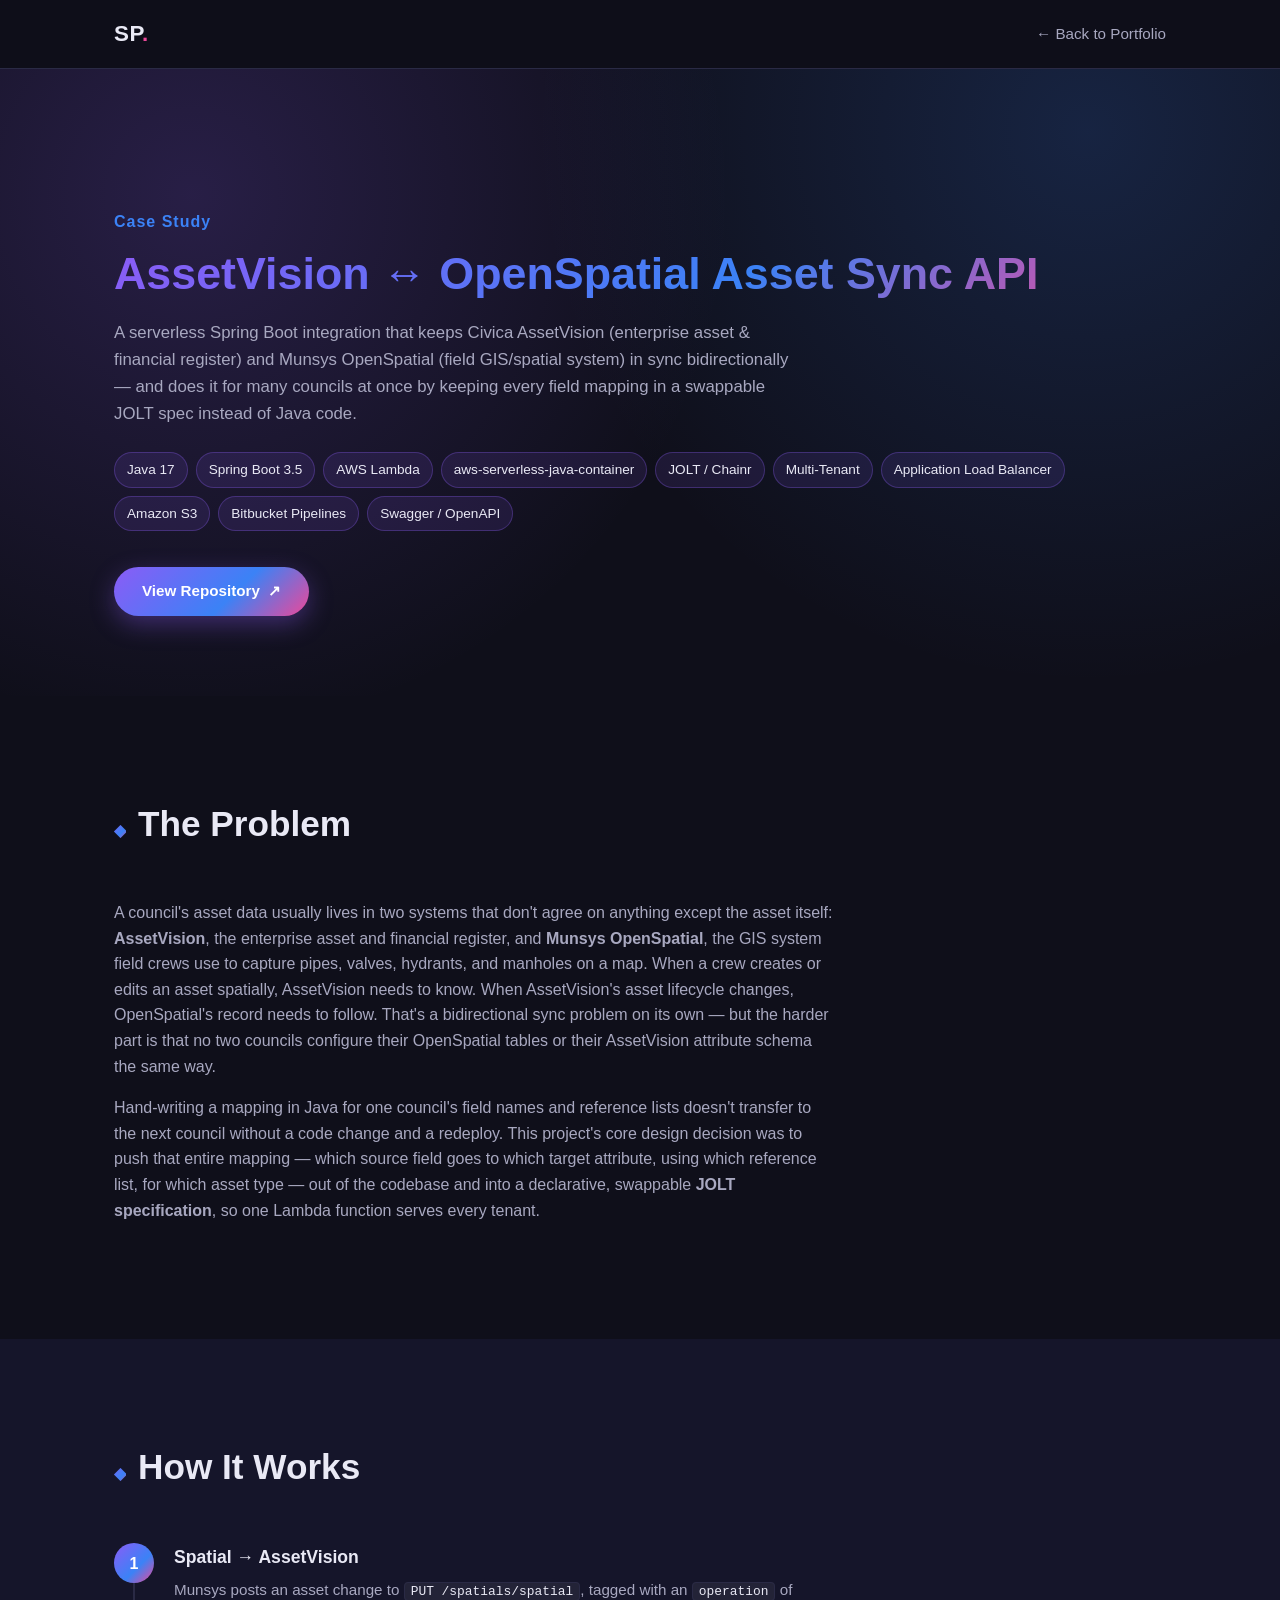
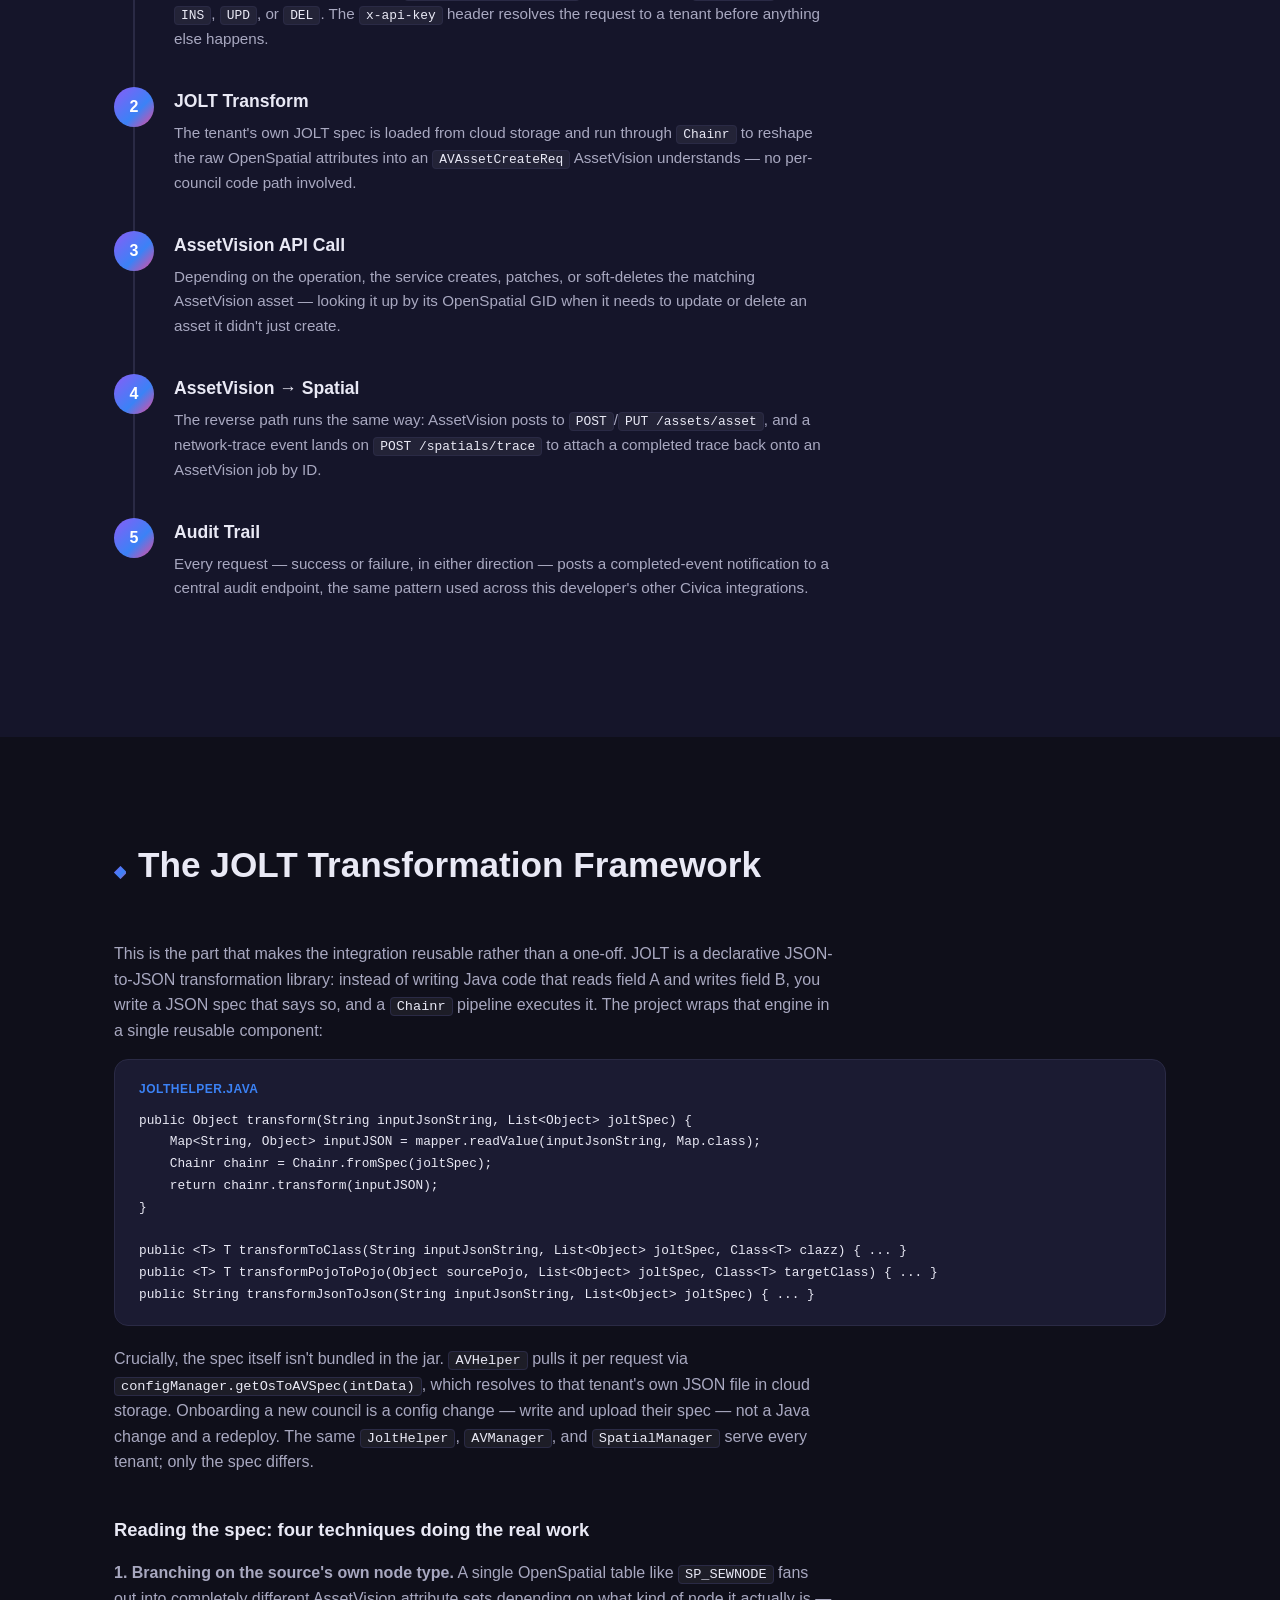
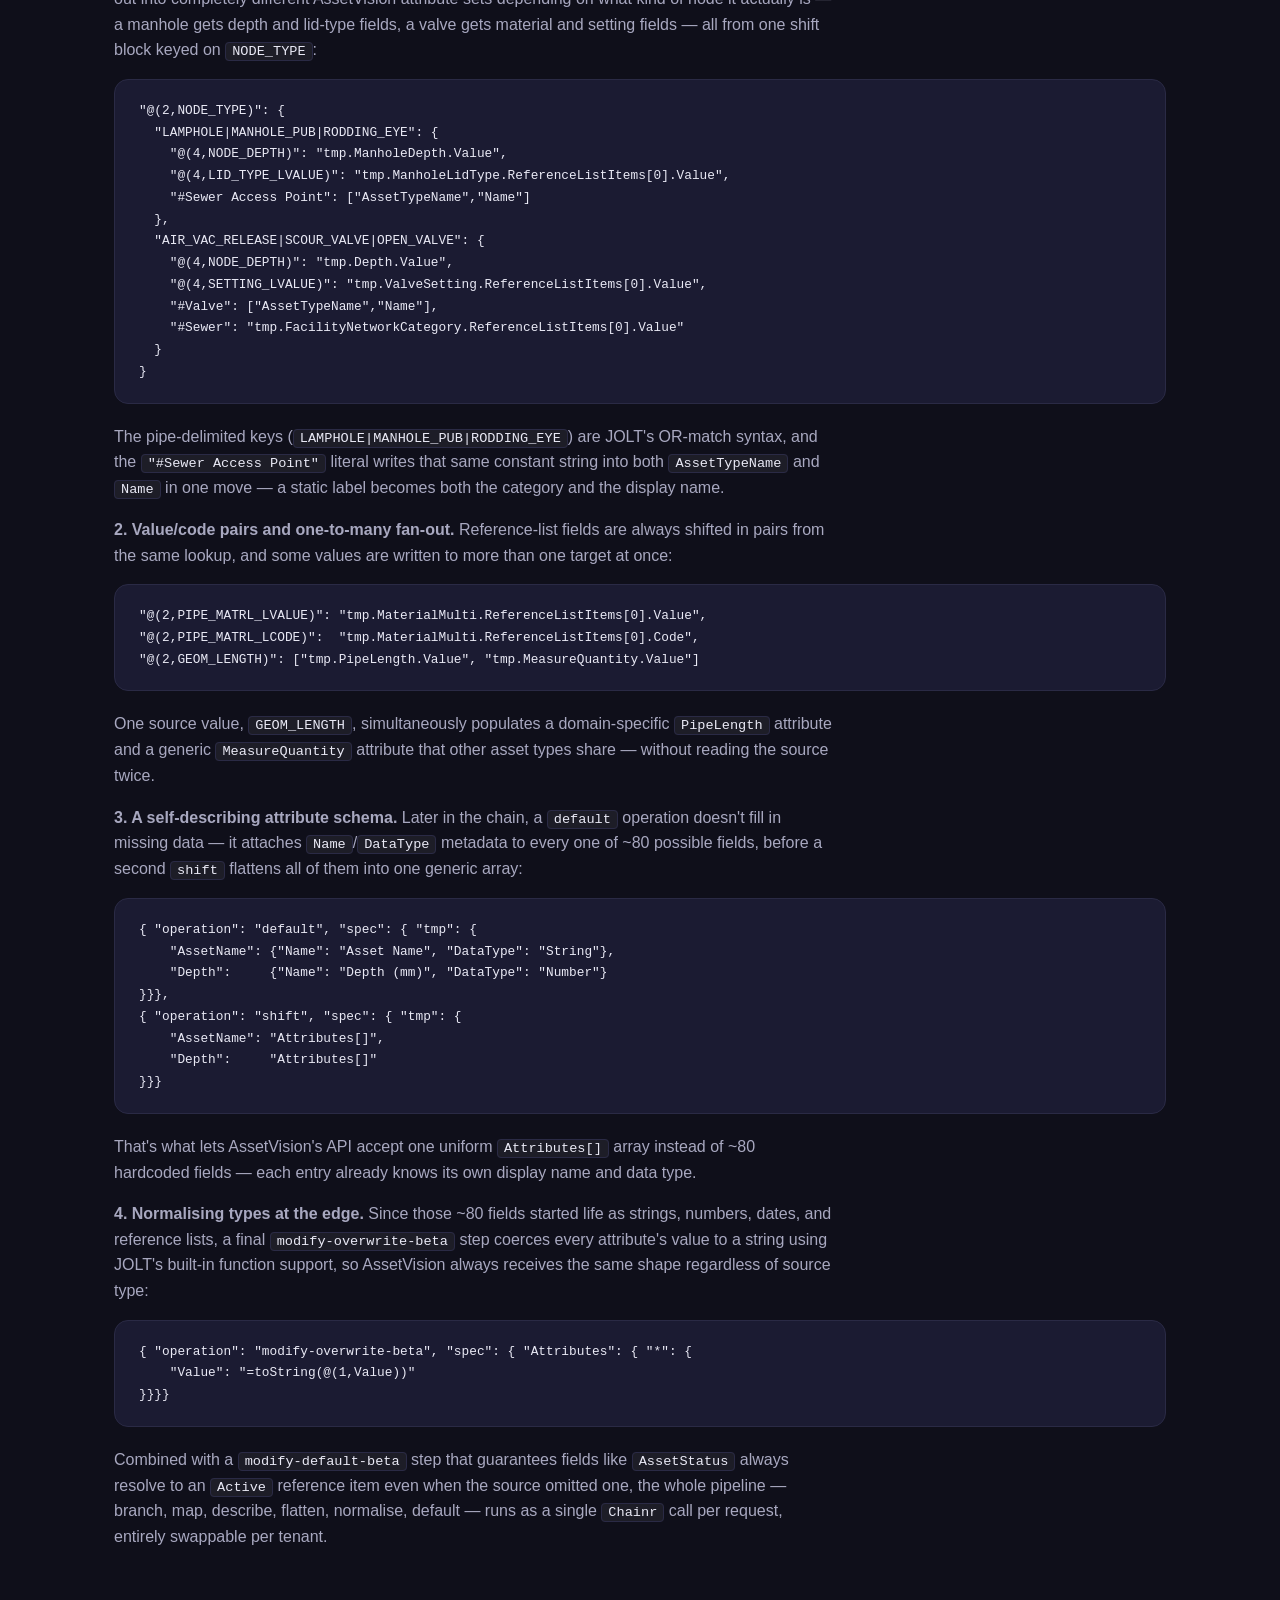
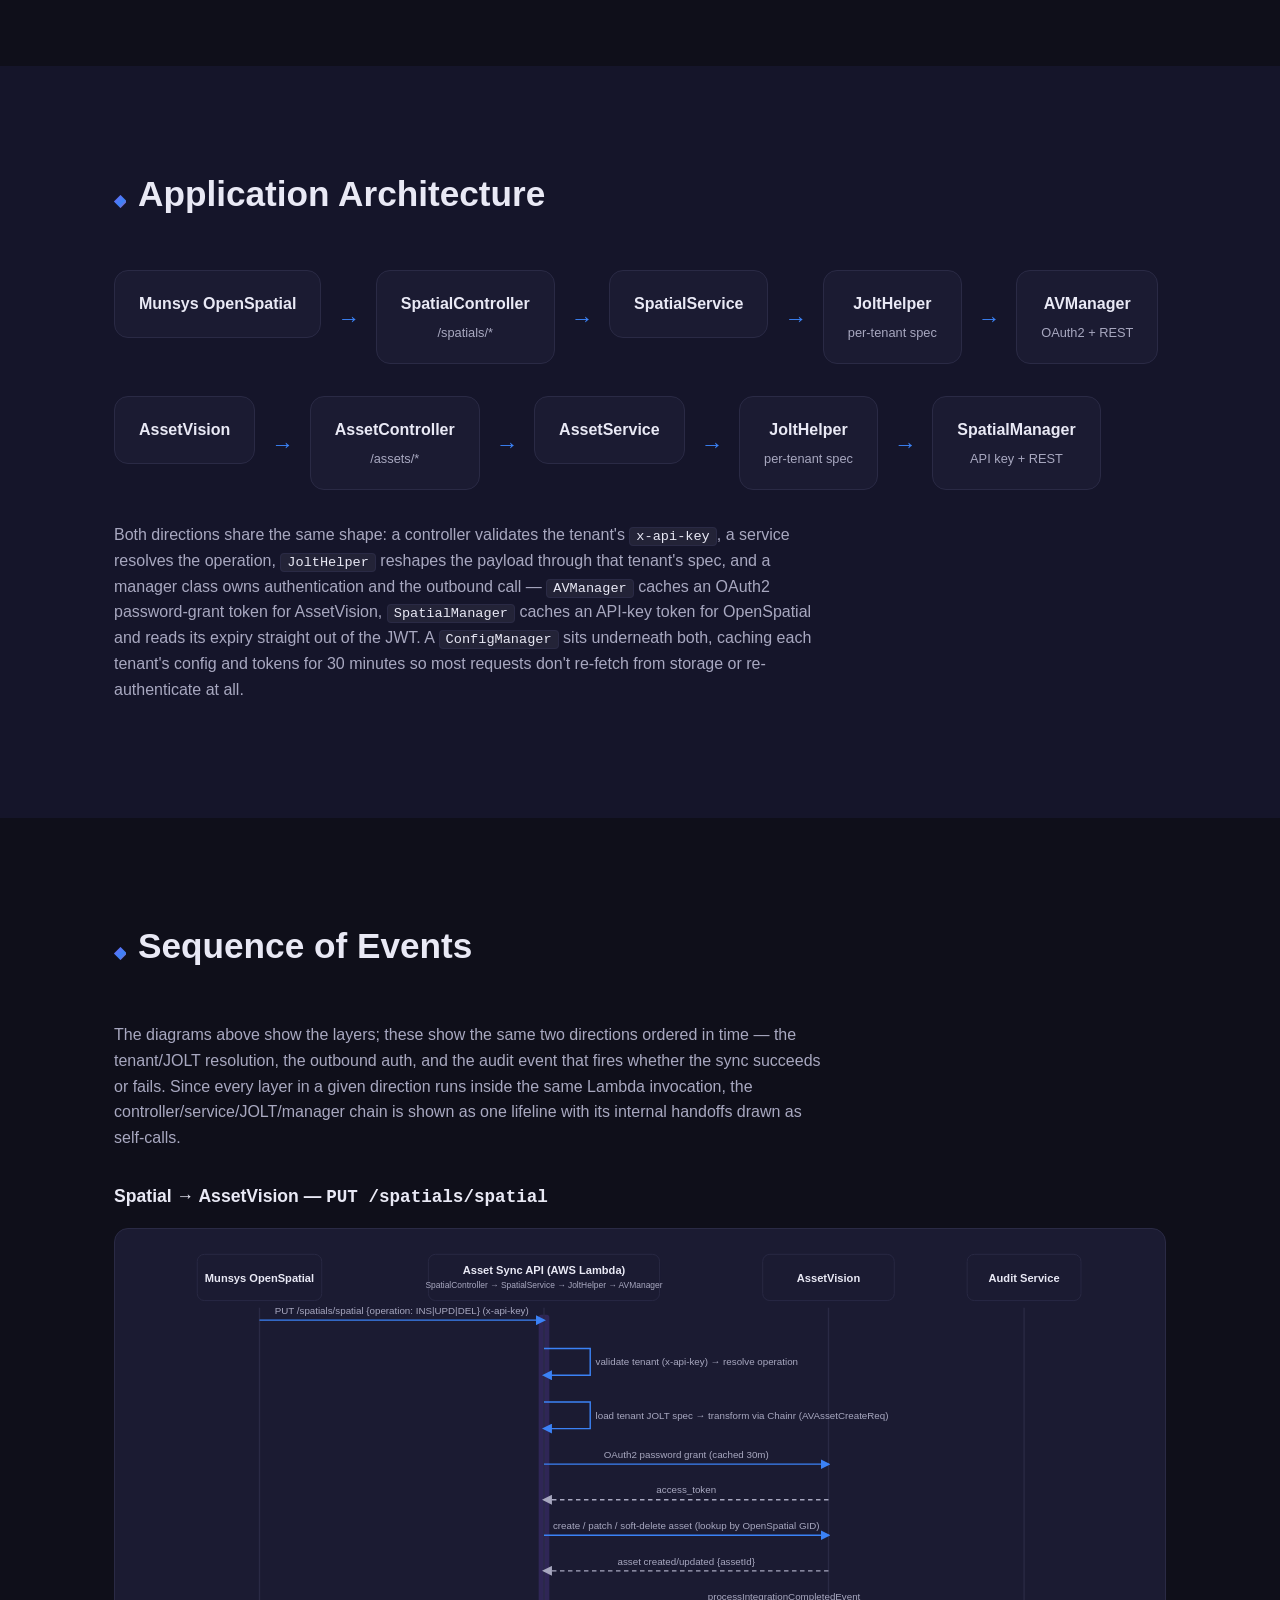
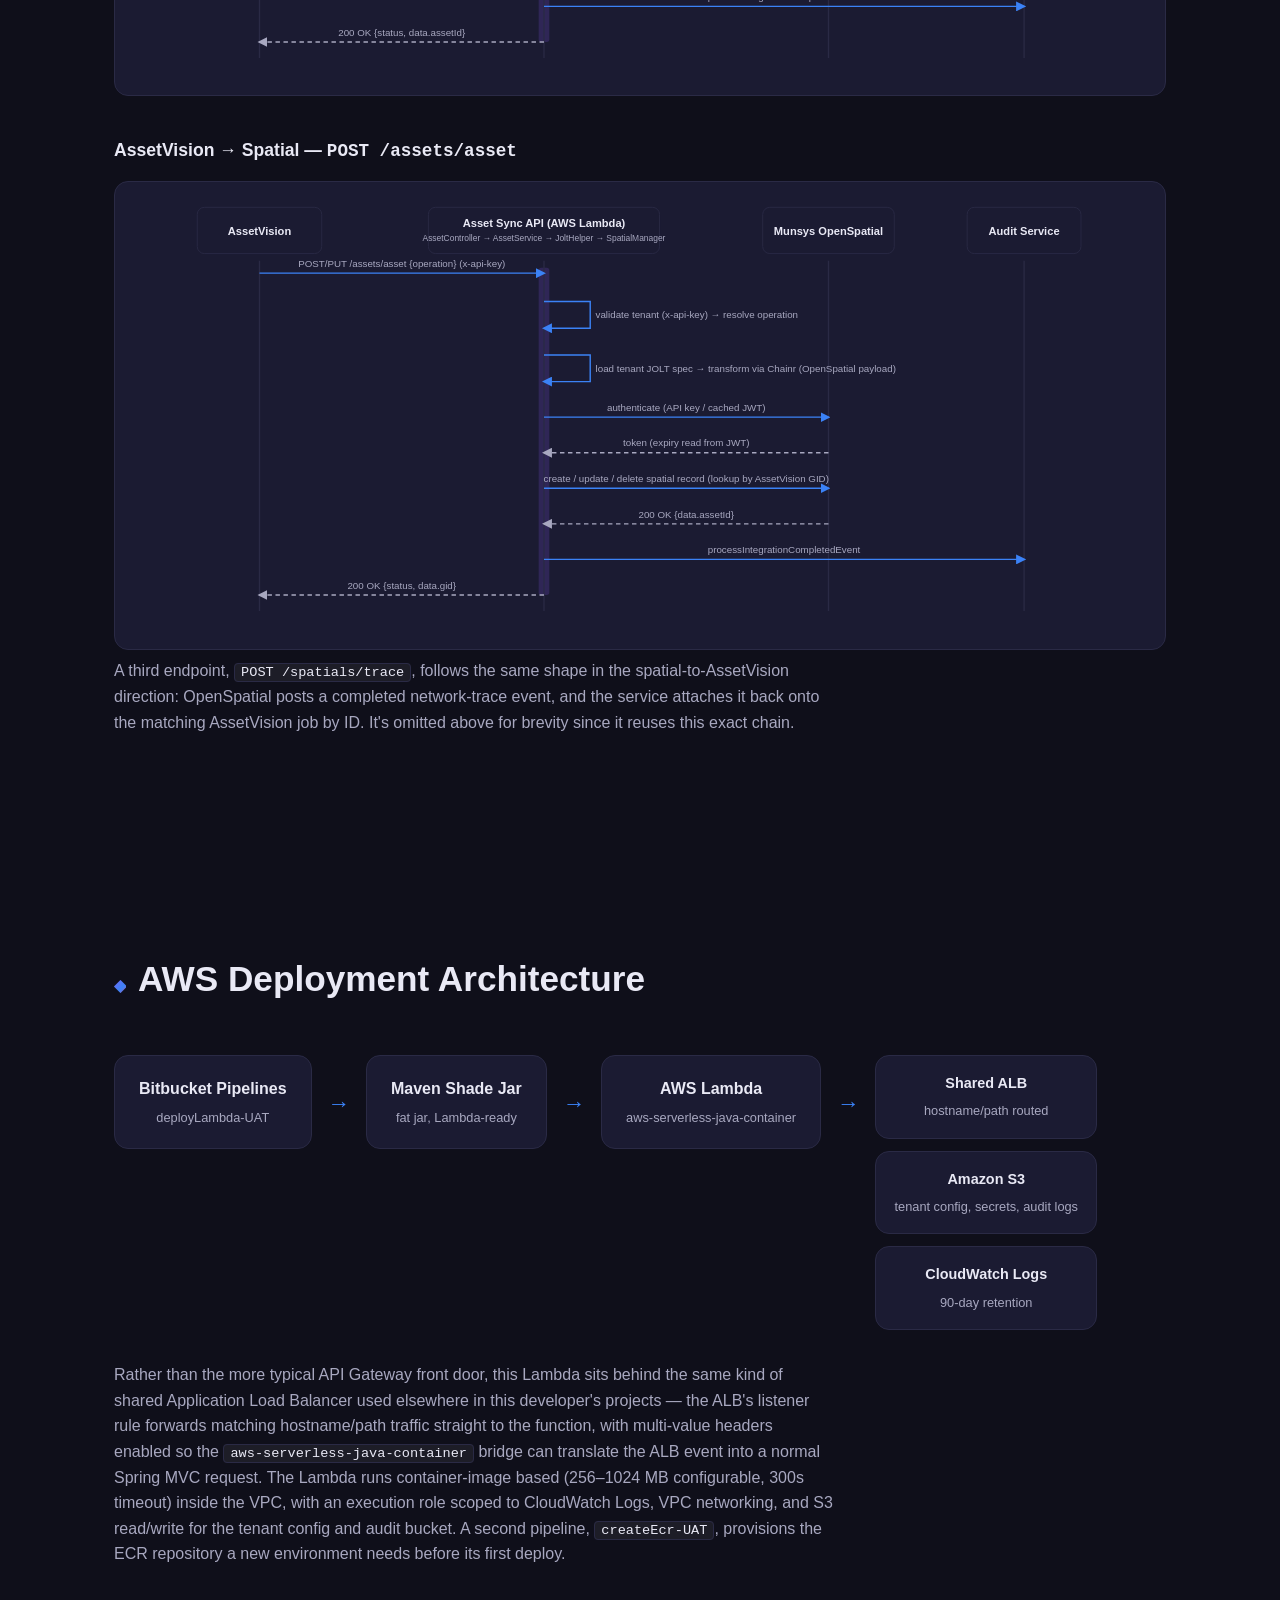
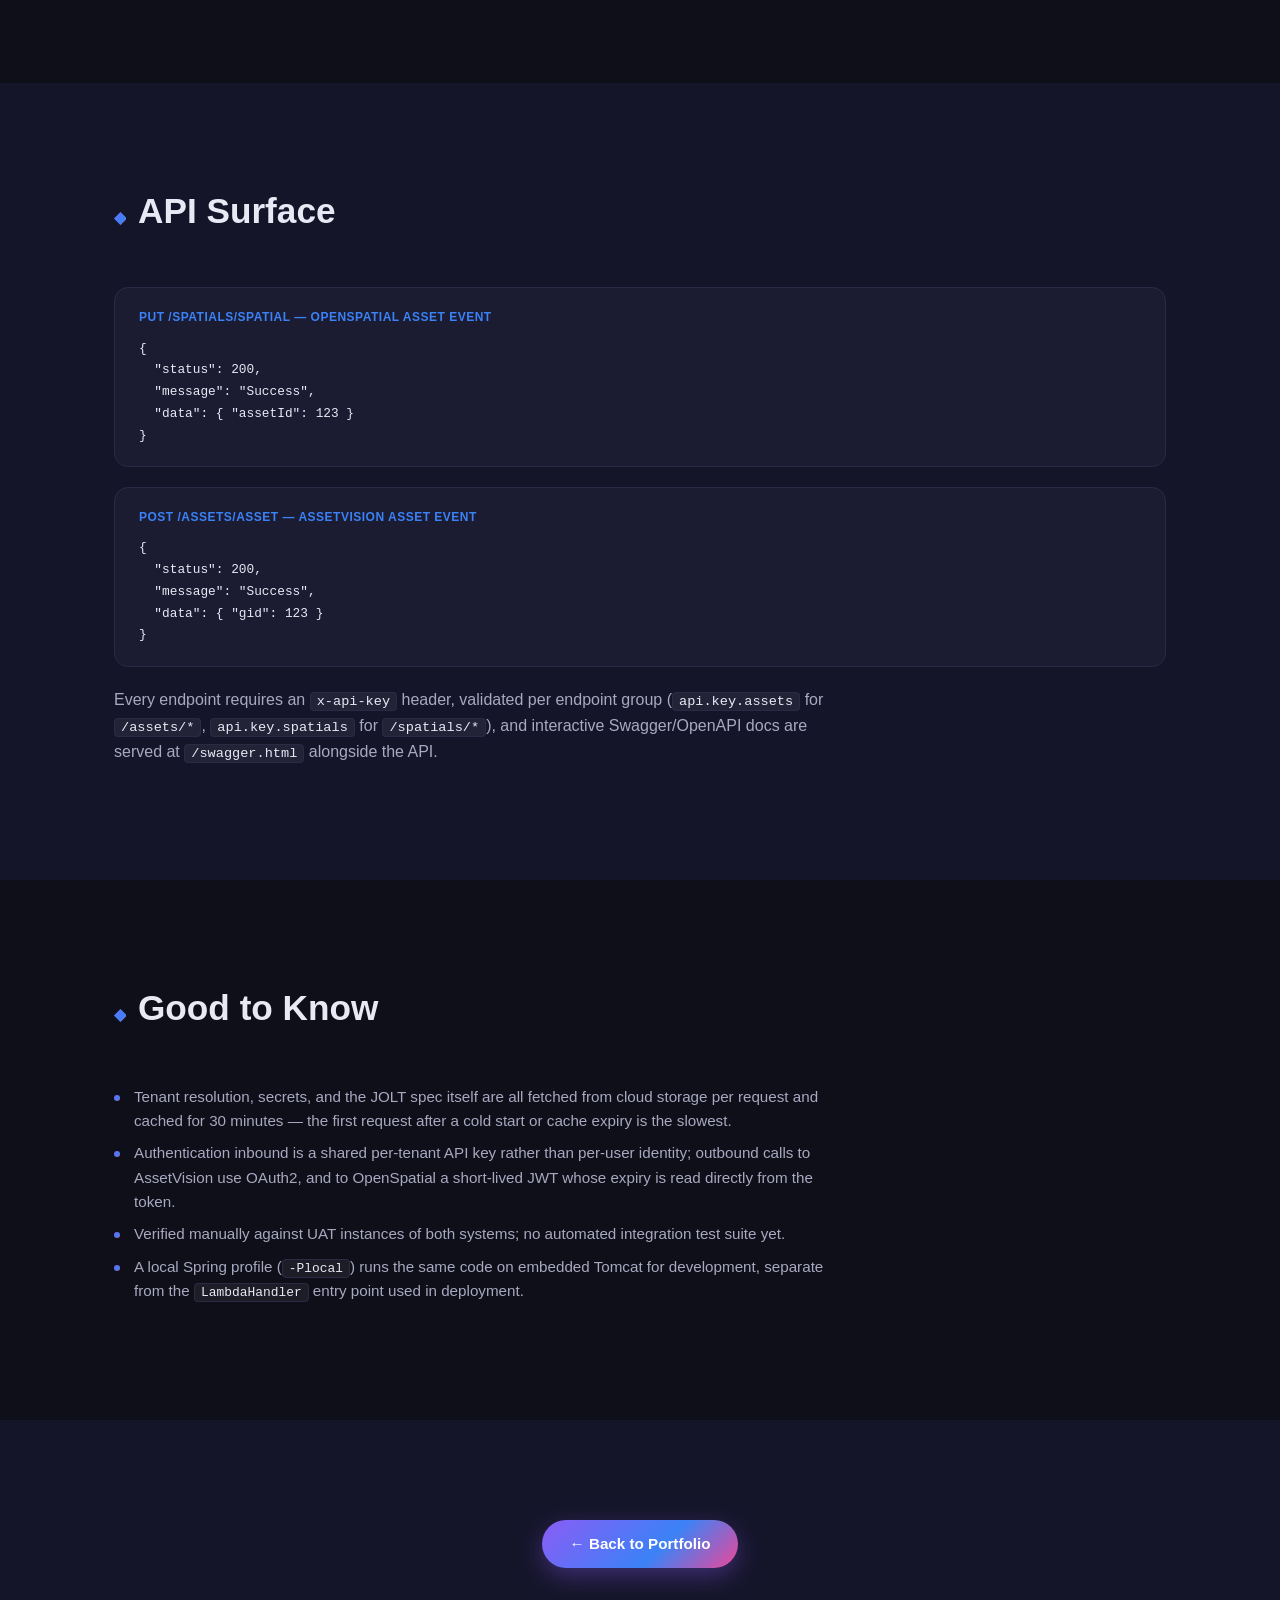
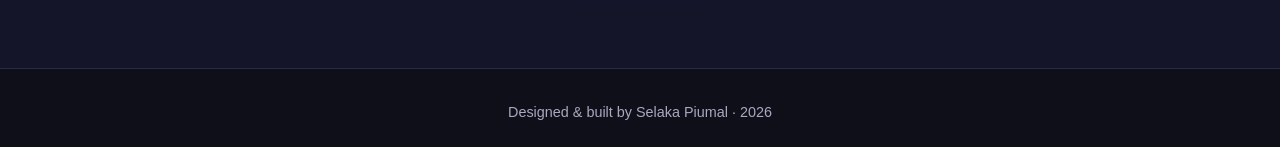
==== commit 0b94b7b8: "chnages" ====
--- a/projects/assetvision-openspatial.html
+++ b/projects/assetvision-openspatial.html
@@ -254,6 +254,118 @@
 
     <section class="section">
       <div class="container">
+        <h2 class="section__heading"><span>&#9670;</span> Sequence of Events</h2>
+        <p class="project-copy">
+          The diagrams above show the layers; these show the same two directions
+          ordered in time &mdash; the tenant/JOLT resolution, the outbound auth, and
+          the audit event that fires whether the sync succeeds or fails. Since every
+          layer in a given direction runs inside the same Lambda invocation, the
+          controller/service/JOLT/manager chain is shown as one lifeline with its
+          internal handoffs drawn as self-calls.
+        </p>
+
+        <h3 style="margin: 32px 0 16px; font-size:1.1rem;">Spatial &rarr; AssetVision &mdash; <code>PUT /spatials/spatial</code></h3>
+        <div class="sequence-diagram-wrap">
+          <svg viewBox="0 0 1136 480" role="img" aria-label="Sequence diagram of the spatial to AssetVision sync flow" class="sequence-diagram__svg">
+            <defs>
+              <marker id="seqAv1Arrow" viewBox="0 0 10 10" refX="8" refY="5" markerWidth="7" markerHeight="7" orient="auto-start-reverse">
+                <path d="M0,0 L10,5 L0,10 z" fill="var(--accent-2)"></path>
+              </marker>
+              <marker id="seqAv1ArrowMuted" viewBox="0 0 10 10" refX="8" refY="5" markerWidth="7" markerHeight="7" orient="auto-start-reverse">
+                <path d="M0,0 L10,5 L0,10 z" fill="var(--text-muted)"></path>
+              </marker>
+            </defs>
+            <rect x="454" y="74" width="12" height="368" fill="var(--accent-1)" opacity="0.18" rx="3"></rect>
+            <line x1="140" y1="66" x2="140" y2="460" stroke="var(--card-border)" stroke-width="1.5"></line>
+            <line x1="460" y1="66" x2="460" y2="460" stroke="var(--card-border)" stroke-width="1.5"></line>
+            <line x1="780" y1="66" x2="780" y2="460" stroke="var(--card-border)" stroke-width="1.5"></line>
+            <line x1="1000" y1="66" x2="1000" y2="460" stroke="var(--card-border)" stroke-width="1.5"></line>
+            <rect x="70" y="6" width="140" height="52" rx="8" fill="var(--card-bg)" stroke="var(--card-border)"></rect>
+            <text x="140" y="37" text-anchor="middle" font-size="12.5" font-weight="700" fill="var(--text)">Munsys OpenSpatial</text>
+            <rect x="330" y="6" width="260" height="52" rx="8" fill="var(--card-bg)" stroke="var(--card-border)"></rect>
+            <text x="460" y="28" text-anchor="middle" font-size="12.5" font-weight="700" fill="var(--text)">Asset Sync API (AWS Lambda)</text>
+            <text x="460" y="44" text-anchor="middle" font-size="9.5" fill="var(--text-muted)">SpatialController &rarr; SpatialService &rarr; JoltHelper &rarr; AVManager</text>
+            <rect x="706" y="6" width="148" height="52" rx="8" fill="var(--card-bg)" stroke="var(--card-border)"></rect>
+            <text x="780" y="37" text-anchor="middle" font-size="12.5" font-weight="700" fill="var(--text)">AssetVision</text>
+            <rect x="936" y="6" width="128" height="52" rx="8" fill="var(--card-bg)" stroke="var(--card-border)"></rect>
+            <text x="1000" y="37" text-anchor="middle" font-size="12.5" font-weight="700" fill="var(--text)">Audit Service</text>
+            <line x1="140" y1="80" x2="460" y2="80" stroke="var(--accent-2)" stroke-width="1.6" marker-end="url(#seqAv1Arrow)"></line>
+            <text x="300" y="73" text-anchor="middle" font-size="11" fill="var(--text-muted)">PUT /spatials/spatial {operation: INS|UPD|DEL} (x-api-key)</text>
+            <path d="M460,112 L512,112 L512,142 L460,142" fill="none" stroke="var(--accent-2)" stroke-width="1.6" marker-end="url(#seqAv1Arrow)"></path>
+            <text x="518" y="131" font-size="11" fill="var(--text-muted)">validate tenant (x-api-key) &rarr; resolve operation</text>
+            <path d="M460,172 L512,172 L512,202 L460,202" fill="none" stroke="var(--accent-2)" stroke-width="1.6" marker-end="url(#seqAv1Arrow)"></path>
+            <text x="518" y="191" font-size="11" fill="var(--text-muted)">load tenant JOLT spec &rarr; transform via Chainr (AVAssetCreateReq)</text>
+            <line x1="460" y1="242" x2="780" y2="242" stroke="var(--accent-2)" stroke-width="1.6" marker-end="url(#seqAv1Arrow)"></line>
+            <text x="620" y="235" text-anchor="middle" font-size="11" fill="var(--text-muted)">OAuth2 password grant (cached 30m)</text>
+            <line x1="780" y1="282" x2="460" y2="282" stroke="var(--text-muted)" stroke-width="1.6" stroke-dasharray="5 4" marker-end="url(#seqAv1ArrowMuted)"></line>
+            <text x="620" y="275" text-anchor="middle" font-size="11" fill="var(--text-muted)">access_token</text>
+            <line x1="460" y1="322" x2="780" y2="322" stroke="var(--accent-2)" stroke-width="1.6" marker-end="url(#seqAv1Arrow)"></line>
+            <text x="620" y="315" text-anchor="middle" font-size="11" fill="var(--text-muted)">create / patch / soft-delete asset (lookup by OpenSpatial GID)</text>
+            <line x1="780" y1="362" x2="460" y2="362" stroke="var(--text-muted)" stroke-width="1.6" stroke-dasharray="5 4" marker-end="url(#seqAv1ArrowMuted)"></line>
+            <text x="620" y="355" text-anchor="middle" font-size="11" fill="var(--text-muted)">asset created/updated {assetId}</text>
+            <line x1="460" y1="402" x2="1000" y2="402" stroke="var(--accent-2)" stroke-width="1.6" marker-end="url(#seqAv1Arrow)"></line>
+            <text x="730" y="395" text-anchor="middle" font-size="11" fill="var(--text-muted)">processIntegrationCompletedEvent</text>
+            <line x1="460" y1="442" x2="140" y2="442" stroke="var(--text-muted)" stroke-width="1.6" stroke-dasharray="5 4" marker-end="url(#seqAv1ArrowMuted)"></line>
+            <text x="300" y="435" text-anchor="middle" font-size="11" fill="var(--text-muted)">200 OK {status, data.assetId}</text>
+          </svg>
+        </div>
+
+        <h3 style="margin: 40px 0 16px; font-size:1.1rem;">AssetVision &rarr; Spatial &mdash; <code>POST /assets/asset</code></h3>
+        <div class="sequence-diagram-wrap">
+          <svg viewBox="0 0 1136 480" role="img" aria-label="Sequence diagram of the AssetVision to spatial sync flow" class="sequence-diagram__svg">
+            <defs>
+              <marker id="seqAv2Arrow" viewBox="0 0 10 10" refX="8" refY="5" markerWidth="7" markerHeight="7" orient="auto-start-reverse">
+                <path d="M0,0 L10,5 L0,10 z" fill="var(--accent-2)"></path>
+              </marker>
+              <marker id="seqAv2ArrowMuted" viewBox="0 0 10 10" refX="8" refY="5" markerWidth="7" markerHeight="7" orient="auto-start-reverse">
+                <path d="M0,0 L10,5 L0,10 z" fill="var(--text-muted)"></path>
+              </marker>
+            </defs>
+            <rect x="454" y="74" width="12" height="368" fill="var(--accent-1)" opacity="0.18" rx="3"></rect>
+            <line x1="140" y1="66" x2="140" y2="460" stroke="var(--card-border)" stroke-width="1.5"></line>
+            <line x1="460" y1="66" x2="460" y2="460" stroke="var(--card-border)" stroke-width="1.5"></line>
+            <line x1="780" y1="66" x2="780" y2="460" stroke="var(--card-border)" stroke-width="1.5"></line>
+            <line x1="1000" y1="66" x2="1000" y2="460" stroke="var(--card-border)" stroke-width="1.5"></line>
+            <rect x="70" y="6" width="140" height="52" rx="8" fill="var(--card-bg)" stroke="var(--card-border)"></rect>
+            <text x="140" y="37" text-anchor="middle" font-size="12.5" font-weight="700" fill="var(--text)">AssetVision</text>
+            <rect x="330" y="6" width="260" height="52" rx="8" fill="var(--card-bg)" stroke="var(--card-border)"></rect>
+            <text x="460" y="28" text-anchor="middle" font-size="12.5" font-weight="700" fill="var(--text)">Asset Sync API (AWS Lambda)</text>
+            <text x="460" y="44" text-anchor="middle" font-size="9.5" fill="var(--text-muted)">AssetController &rarr; AssetService &rarr; JoltHelper &rarr; SpatialManager</text>
+            <rect x="706" y="6" width="148" height="52" rx="8" fill="var(--card-bg)" stroke="var(--card-border)"></rect>
+            <text x="780" y="37" text-anchor="middle" font-size="12.5" font-weight="700" fill="var(--text)">Munsys OpenSpatial</text>
+            <rect x="936" y="6" width="128" height="52" rx="8" fill="var(--card-bg)" stroke="var(--card-border)"></rect>
+            <text x="1000" y="37" text-anchor="middle" font-size="12.5" font-weight="700" fill="var(--text)">Audit Service</text>
+            <line x1="140" y1="80" x2="460" y2="80" stroke="var(--accent-2)" stroke-width="1.6" marker-end="url(#seqAv2Arrow)"></line>
+            <text x="300" y="73" text-anchor="middle" font-size="11" fill="var(--text-muted)">POST/PUT /assets/asset {operation} (x-api-key)</text>
+            <path d="M460,112 L512,112 L512,142 L460,142" fill="none" stroke="var(--accent-2)" stroke-width="1.6" marker-end="url(#seqAv2Arrow)"></path>
+            <text x="518" y="131" font-size="11" fill="var(--text-muted)">validate tenant (x-api-key) &rarr; resolve operation</text>
+            <path d="M460,172 L512,172 L512,202 L460,202" fill="none" stroke="var(--accent-2)" stroke-width="1.6" marker-end="url(#seqAv2Arrow)"></path>
+            <text x="518" y="191" font-size="11" fill="var(--text-muted)">load tenant JOLT spec &rarr; transform via Chainr (OpenSpatial payload)</text>
+            <line x1="460" y1="242" x2="780" y2="242" stroke="var(--accent-2)" stroke-width="1.6" marker-end="url(#seqAv2Arrow)"></line>
+            <text x="620" y="235" text-anchor="middle" font-size="11" fill="var(--text-muted)">authenticate (API key / cached JWT)</text>
+            <line x1="780" y1="282" x2="460" y2="282" stroke="var(--text-muted)" stroke-width="1.6" stroke-dasharray="5 4" marker-end="url(#seqAv2ArrowMuted)"></line>
+            <text x="620" y="275" text-anchor="middle" font-size="11" fill="var(--text-muted)">token (expiry read from JWT)</text>
+            <line x1="460" y1="322" x2="780" y2="322" stroke="var(--accent-2)" stroke-width="1.6" marker-end="url(#seqAv2Arrow)"></line>
+            <text x="620" y="315" text-anchor="middle" font-size="11" fill="var(--text-muted)">create / update / delete spatial record (lookup by AssetVision GID)</text>
+            <line x1="780" y1="362" x2="460" y2="362" stroke="var(--text-muted)" stroke-width="1.6" stroke-dasharray="5 4" marker-end="url(#seqAv2ArrowMuted)"></line>
+            <text x="620" y="355" text-anchor="middle" font-size="11" fill="var(--text-muted)">200 OK {data.assetId}</text>
+            <line x1="460" y1="402" x2="1000" y2="402" stroke="var(--accent-2)" stroke-width="1.6" marker-end="url(#seqAv2Arrow)"></line>
+            <text x="730" y="395" text-anchor="middle" font-size="11" fill="var(--text-muted)">processIntegrationCompletedEvent</text>
+            <line x1="460" y1="442" x2="140" y2="442" stroke="var(--text-muted)" stroke-width="1.6" stroke-dasharray="5 4" marker-end="url(#seqAv2ArrowMuted)"></line>
+            <text x="300" y="435" text-anchor="middle" font-size="11" fill="var(--text-muted)">200 OK {status, data.gid}</text>
+          </svg>
+        </div>
+        <p class="project-copy" style="margin-top:-12px;">
+          A third endpoint, <code>POST /spatials/trace</code>, follows the same shape in the
+          spatial-to-AssetVision direction: OpenSpatial posts a completed network-trace
+          event, and the service attaches it back onto the matching AssetVision job by ID.
+          It's omitted above for brevity since it reuses this exact chain.
+        </p>
+      </div>
+    </section>
+
+    <section class="section">
+      <div class="container">
         <h2 class="section__heading"><span>&#9670;</span> AWS Deployment Architecture</h2>
         <div class="arch-diagram">
           <div class="arch-box">Bitbucket Pipelines<br><small>deployLambda-UAT</small></div>
--- a/style.css
+++ b/style.css
@@ -477,7 +477,7 @@
 .arch-diagram {
   display: flex;
   flex-wrap: wrap;
-  align-items: center;
+  align-items: flex-start;
   gap: 16px;
   margin-bottom: 32px;
 }
@@ -507,12 +507,77 @@
 .arch-arrow {
   font-size: 1.4rem;
   color: var(--accent-2);
+  margin-top: 31px;
 }
 
 .arch-branches {
   display: flex;
   flex-direction: column;
   gap: 12px;
+}
+
+/* ---------- Architecture Diagram: service icon badges ---------- */
+.arch-box--icon {
+  display: flex;
+  align-items: center;
+  gap: 12px;
+  text-align: left;
+}
+
+.arch-icon {
+  flex-shrink: 0;
+  display: flex;
+  align-items: center;
+  justify-content: center;
+  width: 38px;
+  height: 38px;
+  border-radius: 8px;
+  color: #fff;
+}
+
+.arch-icon svg {
+  width: 22px;
+  height: 22px;
+}
+
+.arch-icon {
+  font-size: 1.1rem;
+  font-weight: 700;
+  line-height: 1;
+}
+
+.arch-icon--compute { background: #ED7100; }
+.arch-icon--storage { background: #7AA116; }
+.arch-icon--integration { background: #E7157B; }
+.arch-icon--containers { background: #ED7100; }
+.arch-icon--management { background: #DD344C; }
+.arch-icon--devtools { background: #2684FF; }
+.arch-icon--quality { background: #4E2A84; }
+.arch-icon--database { background: #4053D6; }
+
+/* ---------- Sequence Diagram ---------- */
+.sequence-diagram-wrap {
+  overflow-x: auto;
+  background: var(--card-bg);
+  border: 1px solid var(--card-border);
+  border-radius: var(--radius);
+  padding: 20px;
+  margin-bottom: 20px;
+}
+
+.sequence-diagram__svg {
+  display: block;
+  min-width: 900px;
+  width: 100%;
+  height: auto;
+}
+
+.arch-box__label small {
+  display: block;
+  color: var(--text-muted);
+  font-weight: 400;
+  font-size: 0.8rem;
+  margin-top: 3px;
 }
 
 /* ---------- Mockup Screens ---------- */
@@ -619,6 +684,43 @@
   color: #86efac;
   line-height: 1.7;
   overflow-x: auto;
+}
+
+/* ---------- Demo Video ---------- */
+.video-frame {
+  background: var(--card-bg);
+  border: 1px solid var(--card-border);
+  border-radius: var(--radius);
+  overflow: hidden;
+  margin-bottom: 16px;
+}
+
+.video-frame__bar {
+  display: flex;
+  gap: 6px;
+  padding: 14px 18px;
+  background: rgba(255, 255, 255, 0.03);
+  border-bottom: 1px solid var(--card-border);
+}
+
+.video-frame__dot {
+  width: 10px;
+  height: 10px;
+  border-radius: 50%;
+  background: var(--card-border);
+}
+
+.video-frame video {
+  display: block;
+  width: 100%;
+  height: auto;
+  background: #000;
+}
+
+.video-frame__caption {
+  text-align: center;
+  color: var(--text-muted);
+  font-size: 0.9rem;
 }
 
 /* ---------- Portal Mockup (Authority NAR case study) ---------- */
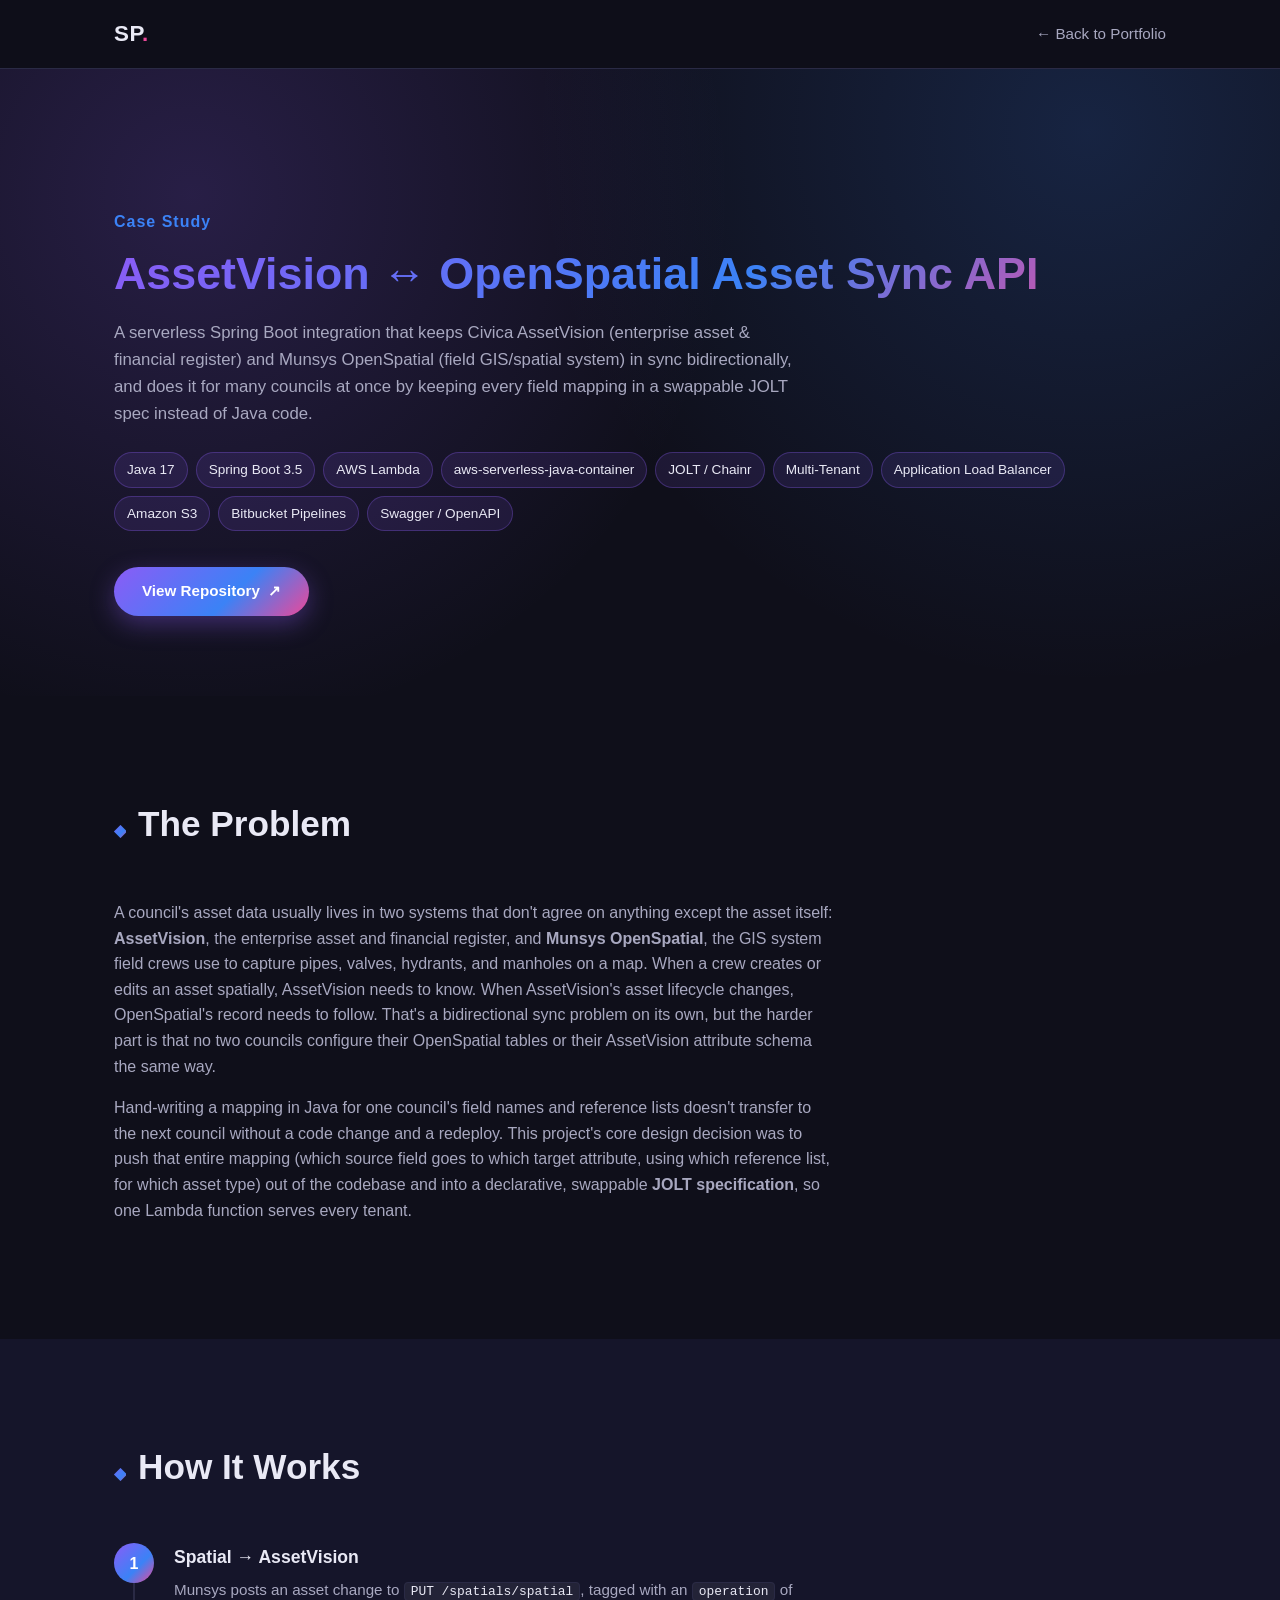
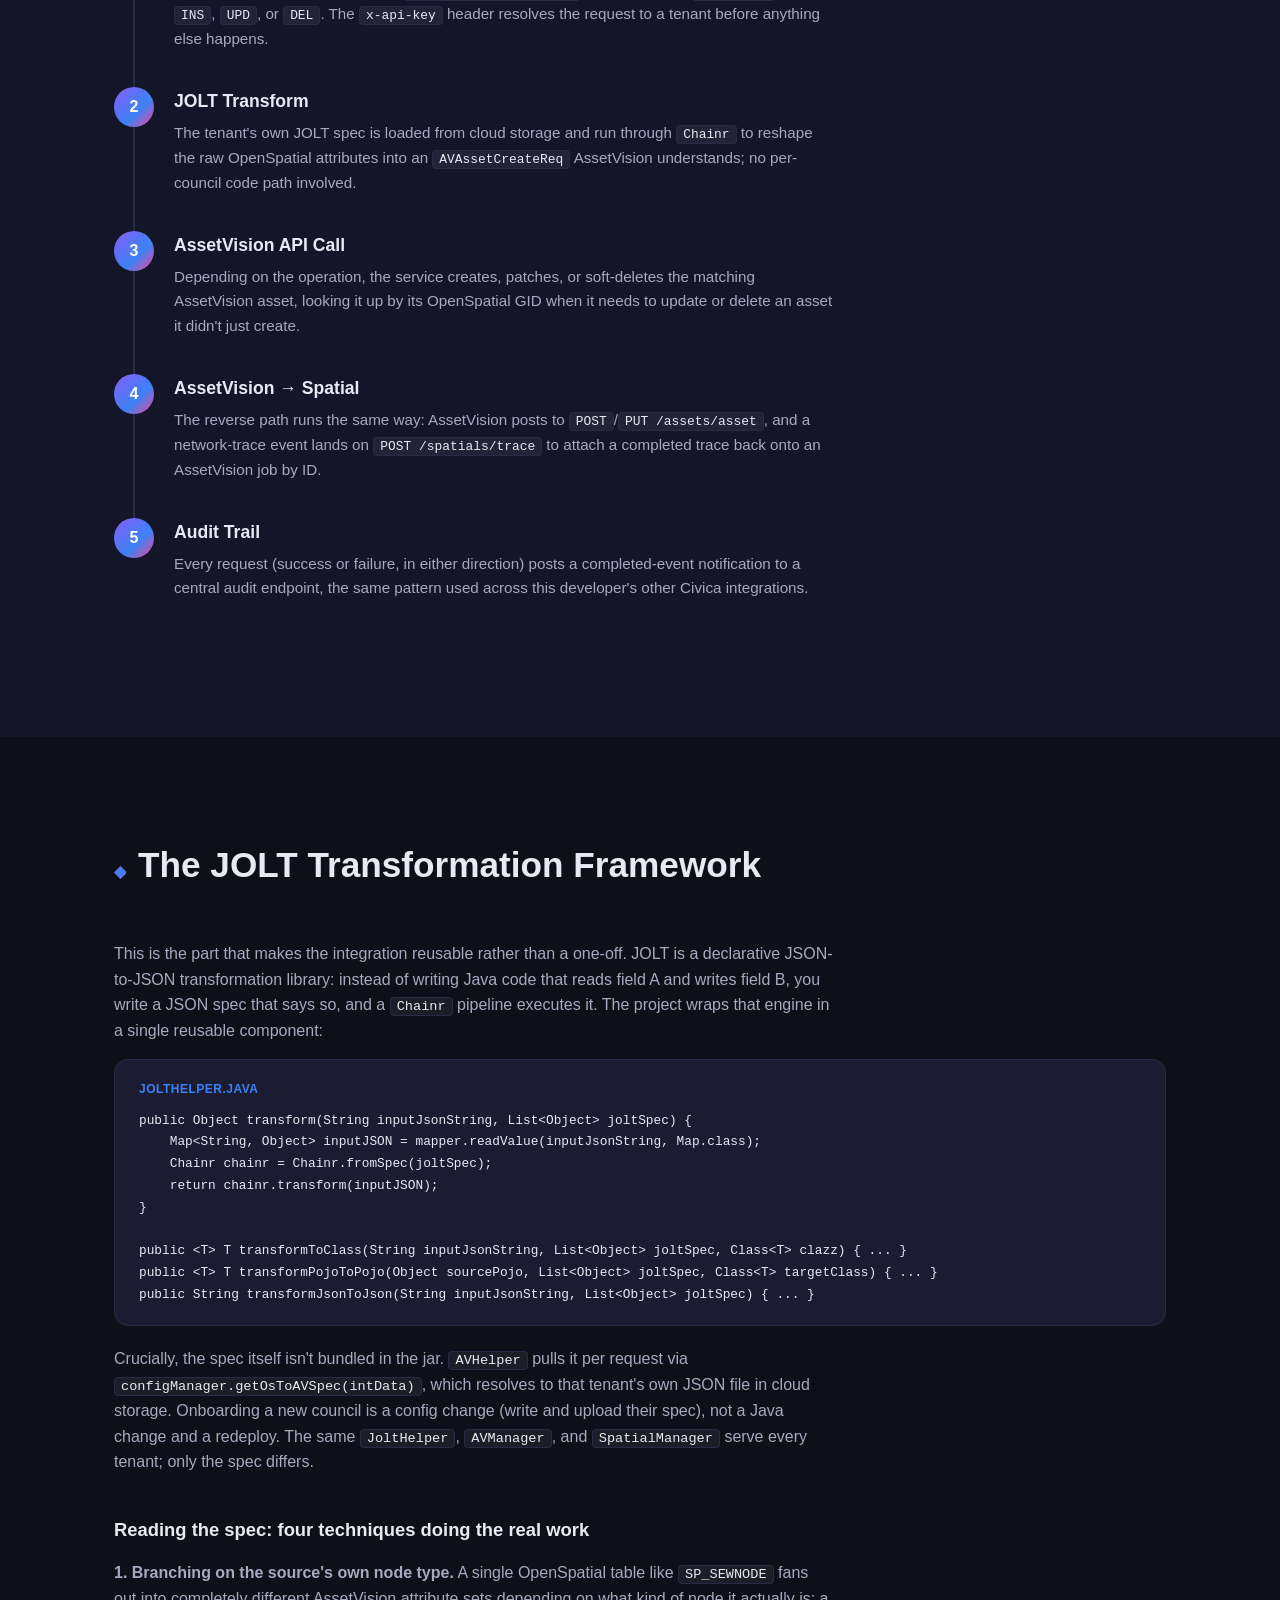
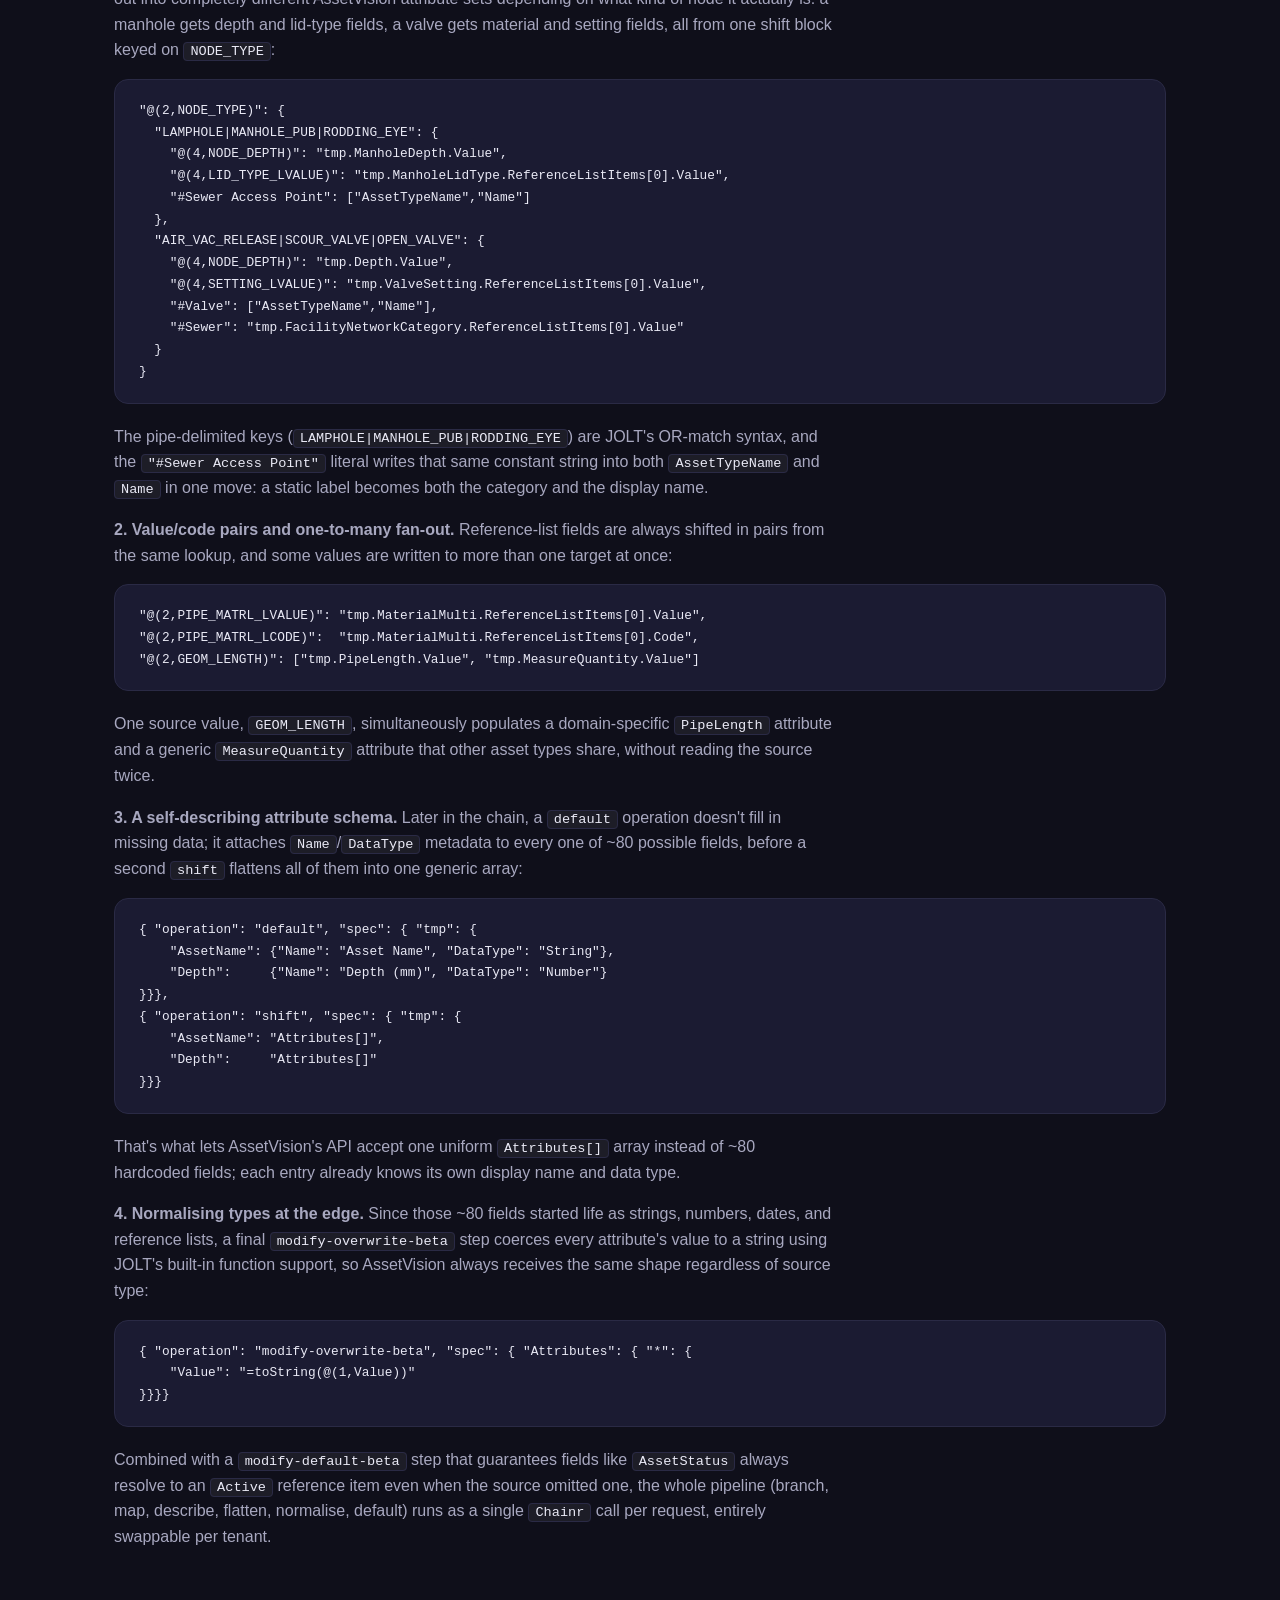
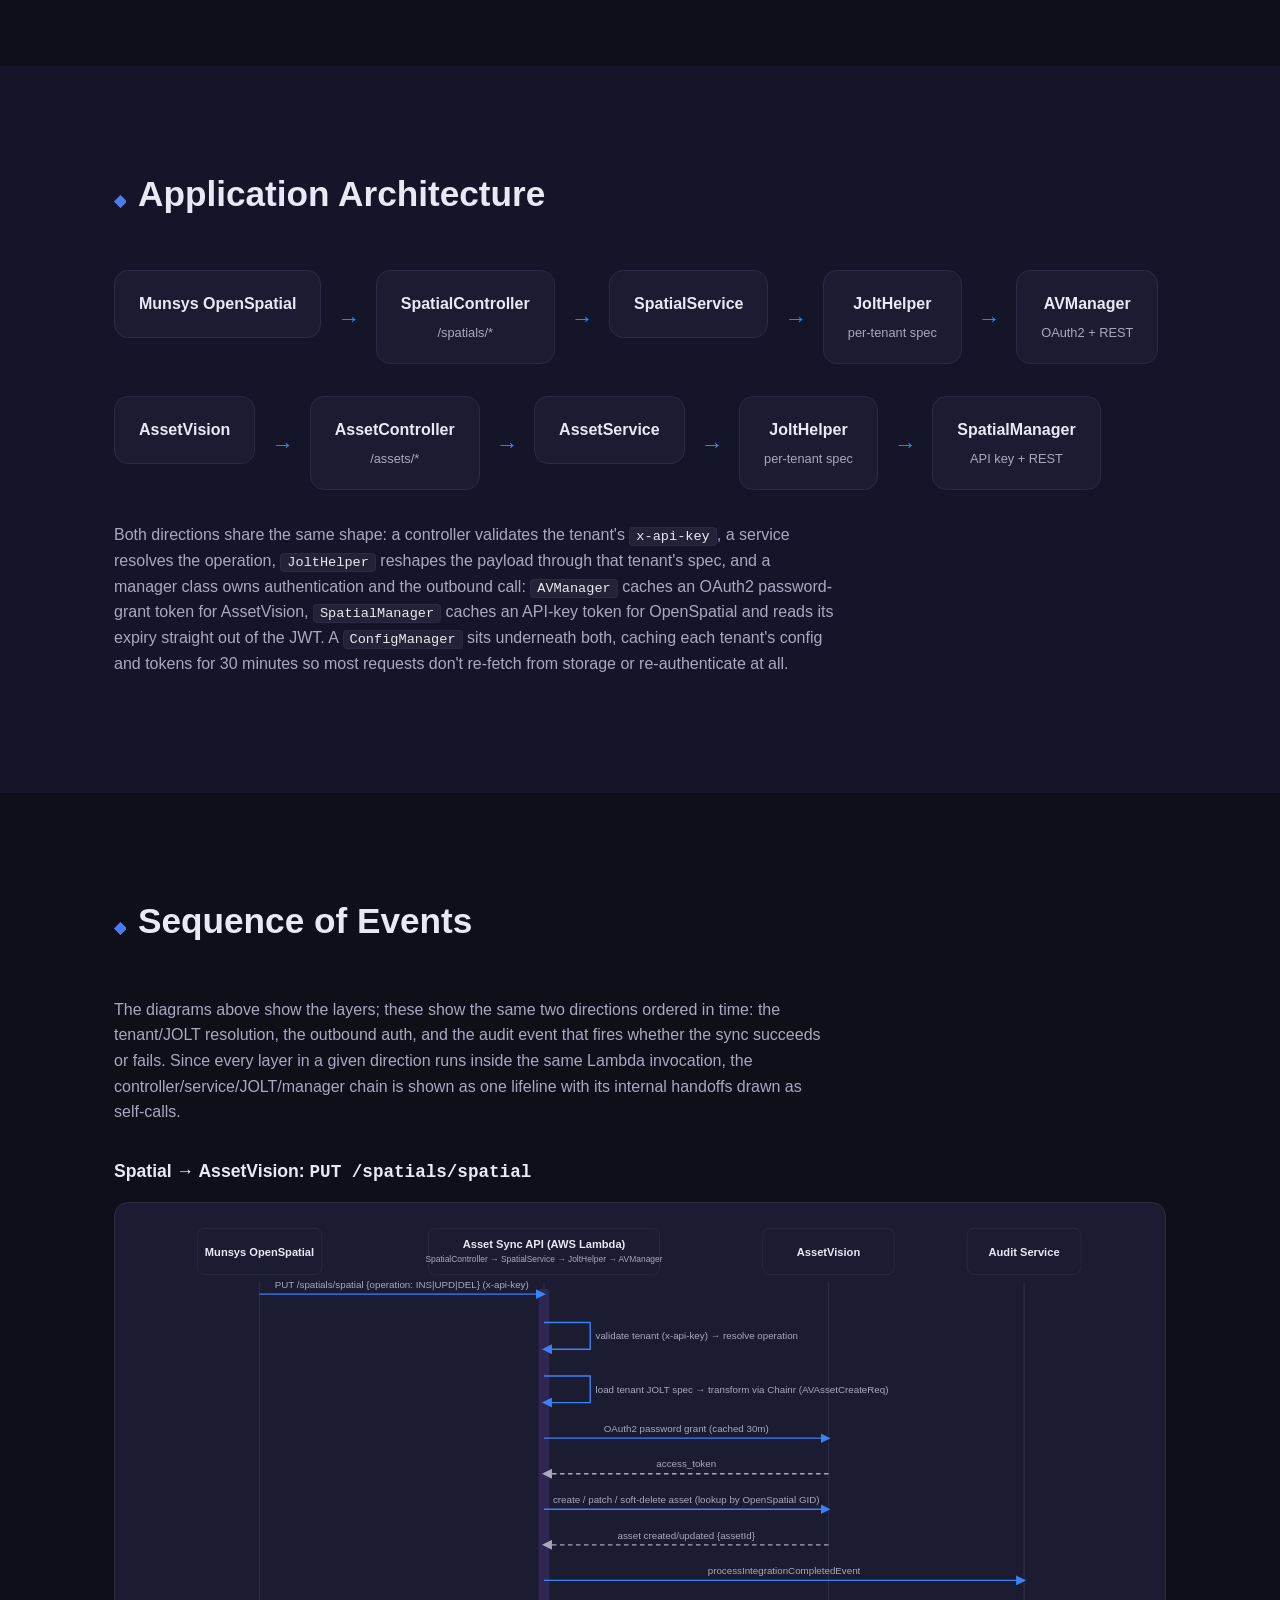
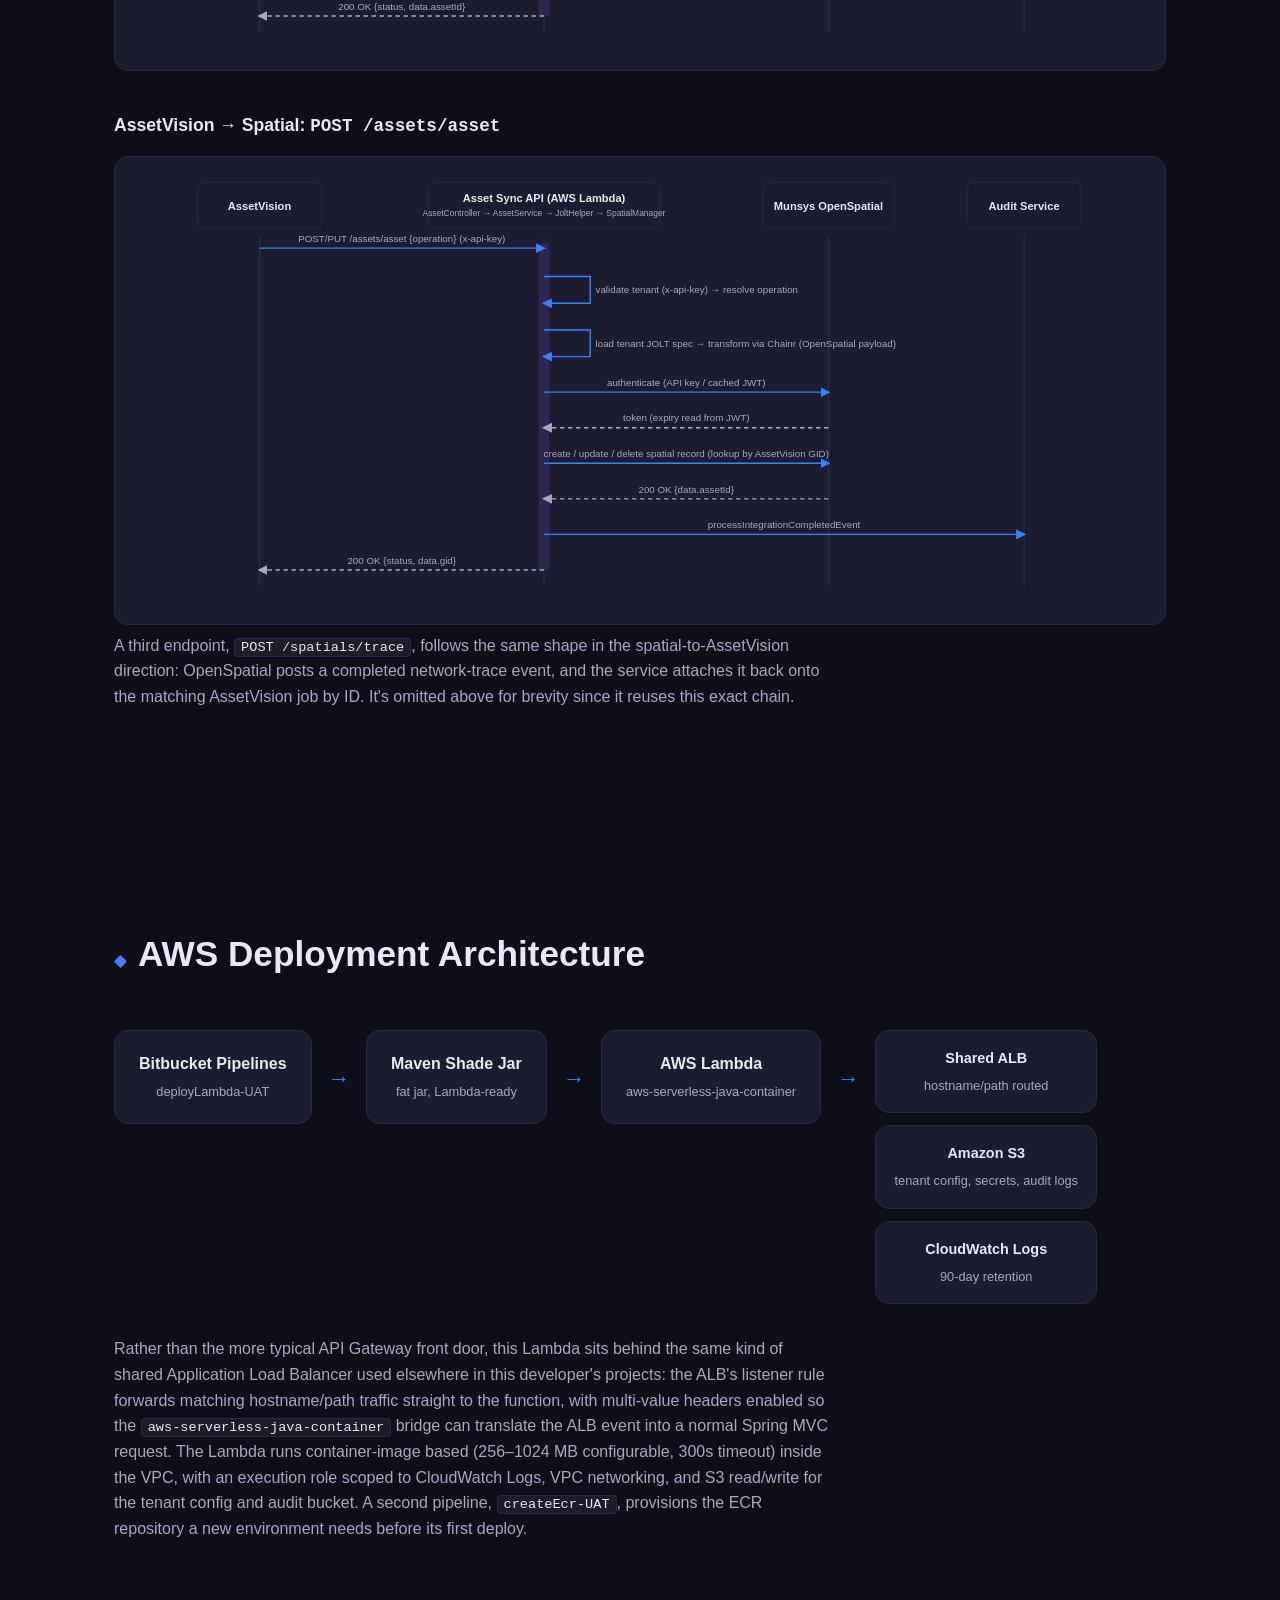
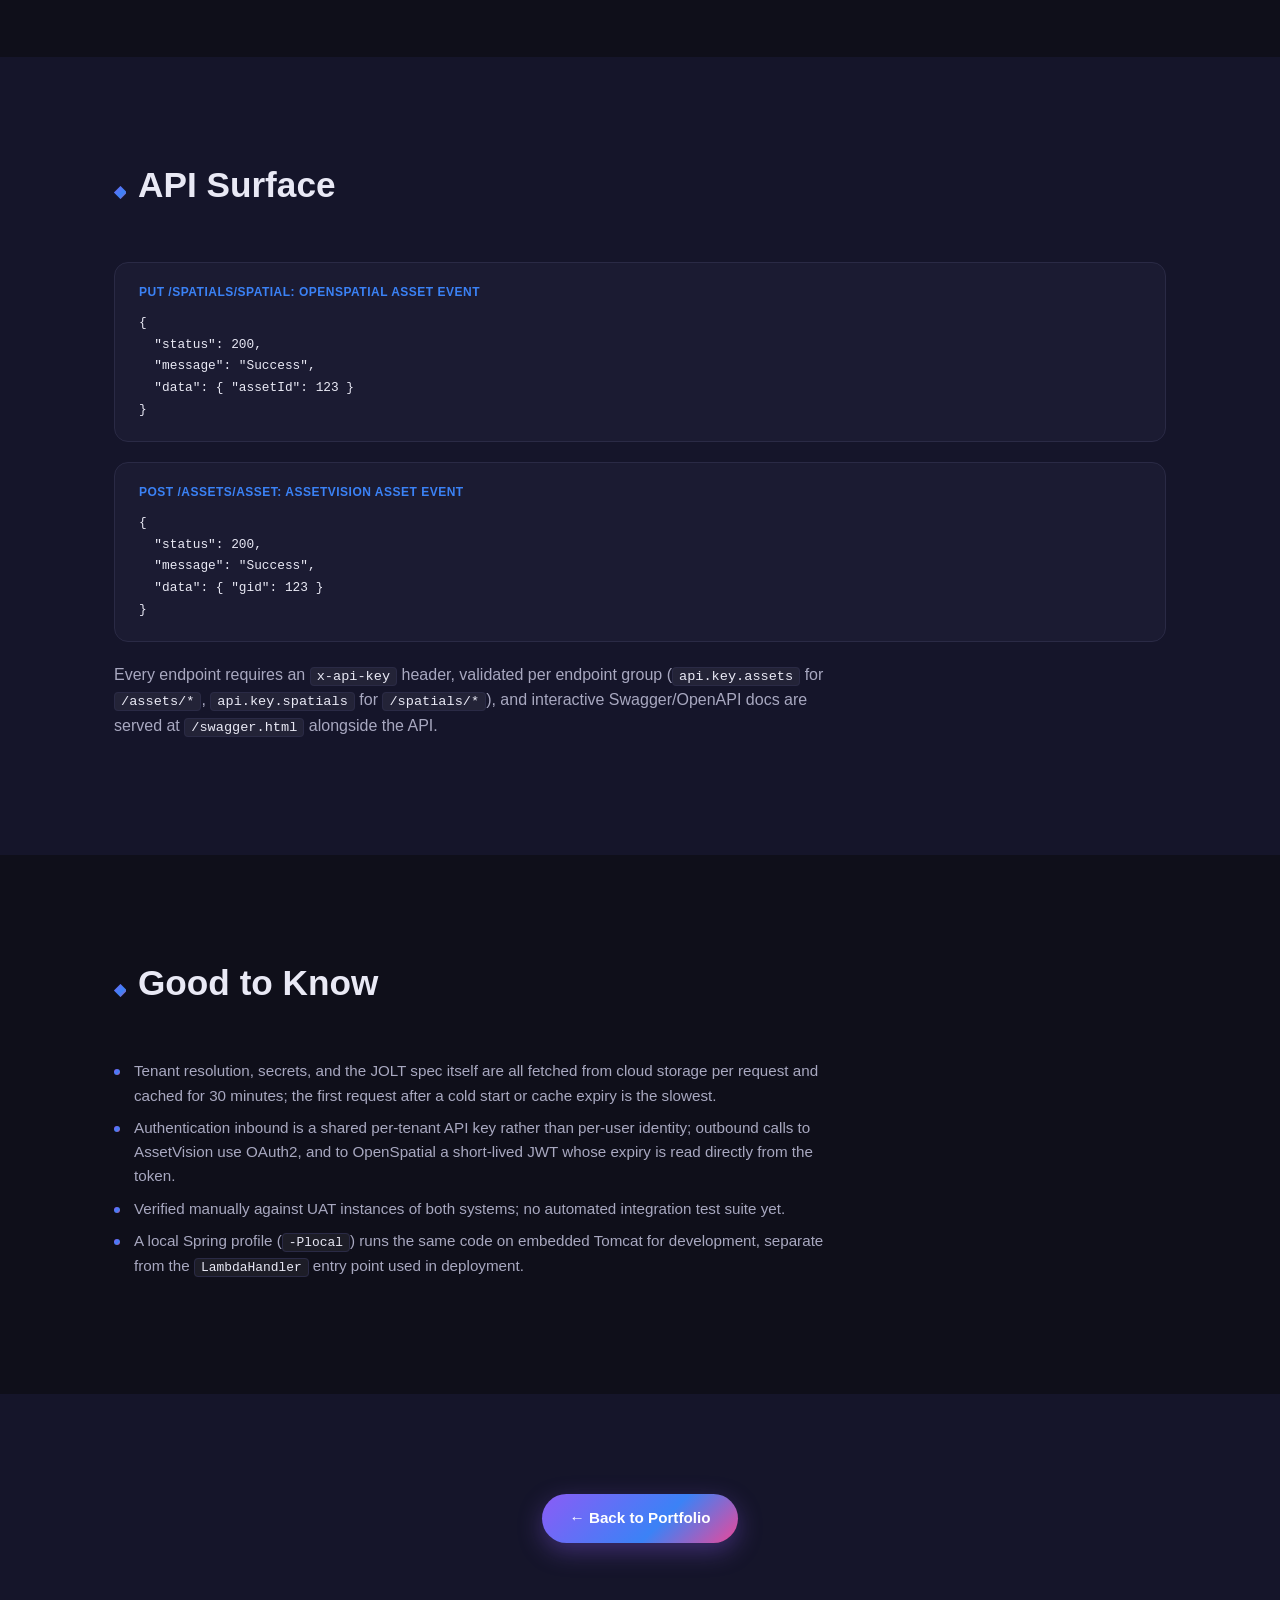
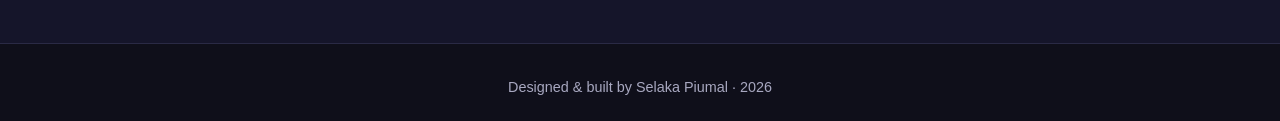
==== commit 9b5e67ac: "Add Paintback Dynamics integrations, remove em dashes sitewide - Add case studies for the Amazon Con" ====
--- a/projects/assetvision-openspatial.html
+++ b/projects/assetvision-openspatial.html
@@ -3,7 +3,7 @@
 <head>
   <meta charset="UTF-8">
   <meta name="viewport" content="width=device-width, initial-scale=1.0">
-  <title>AssetVision &harr; OpenSpatial Asset Sync API — Selaka Piumal</title>
+  <title>AssetVision &harr; OpenSpatial Asset Sync API | Selaka Piumal</title>
   <meta name="description" content="Case study: a serverless Spring Boot integration that keeps Civica AssetVision and Munsys OpenSpatial in sync bidirectionally, using a per-tenant JOLT transformation spec as the reusability layer.">
   <link rel="stylesheet" href="../style.css">
 </head>
@@ -26,7 +26,7 @@
         <p class="project-hero__subtitle">
           A serverless Spring Boot integration that keeps Civica AssetVision (enterprise
           asset &amp; financial register) and Munsys OpenSpatial (field GIS/spatial system)
-          in sync bidirectionally &mdash; and does it for many councils at once by keeping
+          in sync bidirectionally, and does it for many councils at once by keeping
           every field mapping in a swappable JOLT spec instead of Java code.
         </p>
         <ul class="tag-list">
@@ -36,7 +36,7 @@
           <li>Swagger / OpenAPI</li>
         </ul>
         <div class="hero__cta">
-          <a href="https://github.com/selakap/assetvision-openspatial-spring-api" target="_blank" rel="noopener" class="btn btn--primary">View Repository</a>
+          <a href="https://github.com/selakap/assetvision-openspatial-api" target="_blank" rel="noopener" class="btn btn--primary">View Repository</a>
         </div>
       </div>
     </section>
@@ -51,7 +51,7 @@
           system field crews use to capture pipes, valves, hydrants, and manholes on a
           map. When a crew creates or edits an asset spatially, AssetVision needs to know.
           When AssetVision's asset lifecycle changes, OpenSpatial's record needs to
-          follow. That's a bidirectional sync problem on its own &mdash; but the harder
+          follow. That's a bidirectional sync problem on its own, but the harder
           part is that no two councils configure their OpenSpatial tables or their
           AssetVision attribute schema the same way.
         </p>
@@ -59,8 +59,8 @@
           Hand-writing a mapping in Java for one council's field names and reference
           lists doesn't transfer to the next council without a code change and a
           redeploy. This project's core design decision was to push that entire mapping
-          &mdash; which source field goes to which target attribute, using which reference
-          list, for which asset type &mdash; out of the codebase and into a declarative,
+          (which source field goes to which target attribute, using which reference
+          list, for which asset type) out of the codebase and into a declarative,
           swappable <strong>JOLT specification</strong>, so one Lambda function serves every
           tenant.
         </p>
@@ -82,14 +82,14 @@
             <div class="process__marker"><span class="circle">2</span><span class="line"></span></div>
             <div class="process__content">
               <h4>JOLT Transform</h4>
-              <p>The tenant's own JOLT spec is loaded from cloud storage and run through <code>Chainr</code> to reshape the raw OpenSpatial attributes into an <code>AVAssetCreateReq</code> AssetVision understands &mdash; no per-council code path involved.</p>
+              <p>The tenant's own JOLT spec is loaded from cloud storage and run through <code>Chainr</code> to reshape the raw OpenSpatial attributes into an <code>AVAssetCreateReq</code> AssetVision understands; no per-council code path involved.</p>
             </div>
           </div>
           <div class="process__step">
             <div class="process__marker"><span class="circle">3</span><span class="line"></span></div>
             <div class="process__content">
               <h4>AssetVision API Call</h4>
-              <p>Depending on the operation, the service creates, patches, or soft-deletes the matching AssetVision asset &mdash; looking it up by its OpenSpatial GID when it needs to update or delete an asset it didn't just create.</p>
+              <p>Depending on the operation, the service creates, patches, or soft-deletes the matching AssetVision asset, looking it up by its OpenSpatial GID when it needs to update or delete an asset it didn't just create.</p>
             </div>
           </div>
           <div class="process__step">
@@ -103,7 +103,7 @@
             <div class="process__marker"><span class="circle">5</span></div>
             <div class="process__content">
               <h4>Audit Trail</h4>
-              <p>Every request &mdash; success or failure, in either direction &mdash; posts a completed-event notification to a central audit endpoint, the same pattern used across this developer's other Civica integrations.</p>
+              <p>Every request (success or failure, in either direction) posts a completed-event notification to a central audit endpoint, the same pattern used across this developer's other Civica integrations.</p>
             </div>
           </div>
         </div>
@@ -137,14 +137,14 @@
           Crucially, the spec itself isn't bundled in the jar. <code>AVHelper</code> pulls it
           per request via <code>configManager.getOsToAVSpec(intData)</code>, which resolves
           to that tenant's own JSON file in cloud storage. Onboarding a new council is a
-          config change &mdash; write and upload their spec &mdash; not a Java change and a
+          config change (write and upload their spec), not a Java change and a
           redeploy. The same <code>JoltHelper</code>, <code>AVManager</code>, and
           <code>SpatialManager</code> serve every tenant; only the spec differs.
         </p>
 
         <h3 style="margin: 40px 0 16px; font-size:1.15rem;">Reading the spec: four techniques doing the real work</h3>
 
-        <p class="project-copy"><strong>1. Branching on the source's own node type.</strong> A single OpenSpatial table like <code>SP_SEWNODE</code> fans out into completely different AssetVision attribute sets depending on what kind of node it actually is &mdash; a manhole gets depth and lid-type fields, a valve gets material and setting fields &mdash; all from one shift block keyed on <code>NODE_TYPE</code>:</p>
+        <p class="project-copy"><strong>1. Branching on the source's own node type.</strong> A single OpenSpatial table like <code>SP_SEWNODE</code> fans out into completely different AssetVision attribute sets depending on what kind of node it actually is: a manhole gets depth and lid-type fields, a valve gets material and setting fields, all from one shift block keyed on <code>NODE_TYPE</code>:</p>
         <div class="code-block">
           <pre>"@(2,NODE_TYPE)": {
   "LAMPHOLE|MANHOLE_PUB|RODDING_EYE": {
@@ -164,7 +164,7 @@
           The pipe-delimited keys (<code>LAMPHOLE|MANHOLE_PUB|RODDING_EYE</code>) are JOLT's
           OR-match syntax, and the <code>"#Sewer Access Point"</code> literal writes that
           same constant string into both <code>AssetTypeName</code> and <code>Name</code> in
-          one move &mdash; a static label becomes both the category and the display name.
+          one move: a static label becomes both the category and the display name.
         </p>
 
         <p class="project-copy"><strong>2. Value/code pairs and one-to-many fan-out.</strong> Reference-list fields are always shifted in pairs from the same lookup, and some values are written to more than one target at once:</p>
@@ -176,11 +176,11 @@
         <p class="project-copy">
           One source value, <code>GEOM_LENGTH</code>, simultaneously populates a
           domain-specific <code>PipeLength</code> attribute and a generic
-          <code>MeasureQuantity</code> attribute that other asset types share &mdash; without
+          <code>MeasureQuantity</code> attribute that other asset types share, without
           reading the source twice.
         </p>
 
-        <p class="project-copy"><strong>3. A self-describing attribute schema.</strong> Later in the chain, a <code>default</code> operation doesn't fill in missing data &mdash; it attaches <code>Name</code>/<code>DataType</code> metadata to every one of ~80 possible fields, before a second <code>shift</code> flattens all of them into one generic array:</p>
+        <p class="project-copy"><strong>3. A self-describing attribute schema.</strong> Later in the chain, a <code>default</code> operation doesn't fill in missing data; it attaches <code>Name</code>/<code>DataType</code> metadata to every one of ~80 possible fields, before a second <code>shift</code> flattens all of them into one generic array:</p>
         <div class="code-block">
           <pre>{ "operation": "default", "spec": { "tmp": {
     "AssetName": {"Name": "Asset Name", "DataType": "String"},
@@ -193,7 +193,7 @@
         </div>
         <p class="project-copy">
           That's what lets AssetVision's API accept one uniform <code>Attributes[]</code>
-          array instead of ~80 hardcoded fields &mdash; each entry already knows its own
+          array instead of ~80 hardcoded fields; each entry already knows its own
           display name and data type.
         </p>
 
@@ -206,8 +206,8 @@
         <p class="project-copy">
           Combined with a <code>modify-default-beta</code> step that guarantees fields like
           <code>AssetStatus</code> always resolve to an <code>Active</code> reference item even
-          when the source omitted one, the whole pipeline &mdash; branch, map, describe,
-          flatten, normalise, default &mdash; runs as a single <code>Chainr</code> call per
+          when the source omitted one, the whole pipeline (branch, map, describe,
+          flatten, normalise, default) runs as a single <code>Chainr</code> call per
           request, entirely swappable per tenant.
         </p>
       </div>
@@ -242,7 +242,7 @@
           Both directions share the same shape: a controller validates the tenant's
           <code>x-api-key</code>, a service resolves the operation, <code>JoltHelper</code>
           reshapes the payload through that tenant's spec, and a manager class owns
-          authentication and the outbound call &mdash; <code>AVManager</code> caches an OAuth2
+          authentication and the outbound call: <code>AVManager</code> caches an OAuth2
           password-grant token for AssetVision, <code>SpatialManager</code> caches an API-key
           token for OpenSpatial and reads its expiry straight out of the JWT. A
           <code>ConfigManager</code> sits underneath both, caching each tenant's config and
@@ -257,14 +257,14 @@
         <h2 class="section__heading"><span>&#9670;</span> Sequence of Events</h2>
         <p class="project-copy">
           The diagrams above show the layers; these show the same two directions
-          ordered in time &mdash; the tenant/JOLT resolution, the outbound auth, and
+          ordered in time: the tenant/JOLT resolution, the outbound auth, and
           the audit event that fires whether the sync succeeds or fails. Since every
           layer in a given direction runs inside the same Lambda invocation, the
           controller/service/JOLT/manager chain is shown as one lifeline with its
           internal handoffs drawn as self-calls.
         </p>
 
-        <h3 style="margin: 32px 0 16px; font-size:1.1rem;">Spatial &rarr; AssetVision &mdash; <code>PUT /spatials/spatial</code></h3>
+        <h3 style="margin: 32px 0 16px; font-size:1.1rem;">Spatial &rarr; AssetVision: <code>PUT /spatials/spatial</code></h3>
         <div class="sequence-diagram-wrap">
           <svg viewBox="0 0 1136 480" role="img" aria-label="Sequence diagram of the spatial to AssetVision sync flow" class="sequence-diagram__svg">
             <defs>
@@ -310,7 +310,7 @@
           </svg>
         </div>
 
-        <h3 style="margin: 40px 0 16px; font-size:1.1rem;">AssetVision &rarr; Spatial &mdash; <code>POST /assets/asset</code></h3>
+        <h3 style="margin: 40px 0 16px; font-size:1.1rem;">AssetVision &rarr; Spatial: <code>POST /assets/asset</code></h3>
         <div class="sequence-diagram-wrap">
           <svg viewBox="0 0 1136 480" role="img" aria-label="Sequence diagram of the AssetVision to spatial sync flow" class="sequence-diagram__svg">
             <defs>
@@ -383,7 +383,7 @@
         <p class="project-copy">
           Rather than the more typical API Gateway front door, this Lambda sits behind
           the same kind of shared Application Load Balancer used elsewhere in this
-          developer's projects &mdash; the ALB's listener rule forwards matching
+          developer's projects: the ALB's listener rule forwards matching
           hostname/path traffic straight to the function, with multi-value headers
           enabled so the <code>aws-serverless-java-container</code> bridge can translate
           the ALB event into a normal Spring MVC request. The Lambda runs container-image
@@ -399,7 +399,7 @@
       <div class="container">
         <h2 class="section__heading"><span>&#9670;</span> API Surface</h2>
         <div class="code-block">
-          <span class="code-block__label">PUT /spatials/spatial &mdash; OpenSpatial asset event</span>
+          <span class="code-block__label">PUT /spatials/spatial: OpenSpatial asset event</span>
           <pre>{
   "status": 200,
   "message": "Success",
@@ -407,7 +407,7 @@
 }</pre>
         </div>
         <div class="code-block">
-          <span class="code-block__label">POST /assets/asset &mdash; AssetVision asset event</span>
+          <span class="code-block__label">POST /assets/asset: AssetVision asset event</span>
           <pre>{
   "status": 200,
   "message": "Success",
@@ -427,7 +427,7 @@
       <div class="container">
         <h2 class="section__heading"><span>&#9670;</span> Good to Know</h2>
         <ul class="timeline__bullets project-copy">
-          <li>Tenant resolution, secrets, and the JOLT spec itself are all fetched from cloud storage per request and cached for 30 minutes &mdash; the first request after a cold start or cache expiry is the slowest.</li>
+          <li>Tenant resolution, secrets, and the JOLT spec itself are all fetched from cloud storage per request and cached for 30 minutes; the first request after a cold start or cache expiry is the slowest.</li>
           <li>Authentication inbound is a shared per-tenant API key rather than per-user identity; outbound calls to AssetVision use OAuth2, and to OpenSpatial a short-lived JWT whose expiry is read directly from the token.</li>
           <li>Verified manually against UAT instances of both systems; no automated integration test suite yet.</li>
           <li>A local Spring profile (<code>-Plocal</code>) runs the same code on embedded Tomcat for development, separate from the <code>LambdaHandler</code> entry point used in deployment.</li>
--- a/style.css
+++ b/style.css
@@ -554,6 +554,9 @@
 .arch-icon--devtools { background: #2684FF; }
 .arch-icon--quality { background: #4E2A84; }
 .arch-icon--database { background: #4053D6; }
+.arch-icon--dynamics { background: #0078D4; }
+.arch-icon--telephony { background: #E7157B; }
+.arch-icon--email { background: #E85C41; }
 
 /* ---------- Sequence Diagram ---------- */
 .sequence-diagram-wrap {
